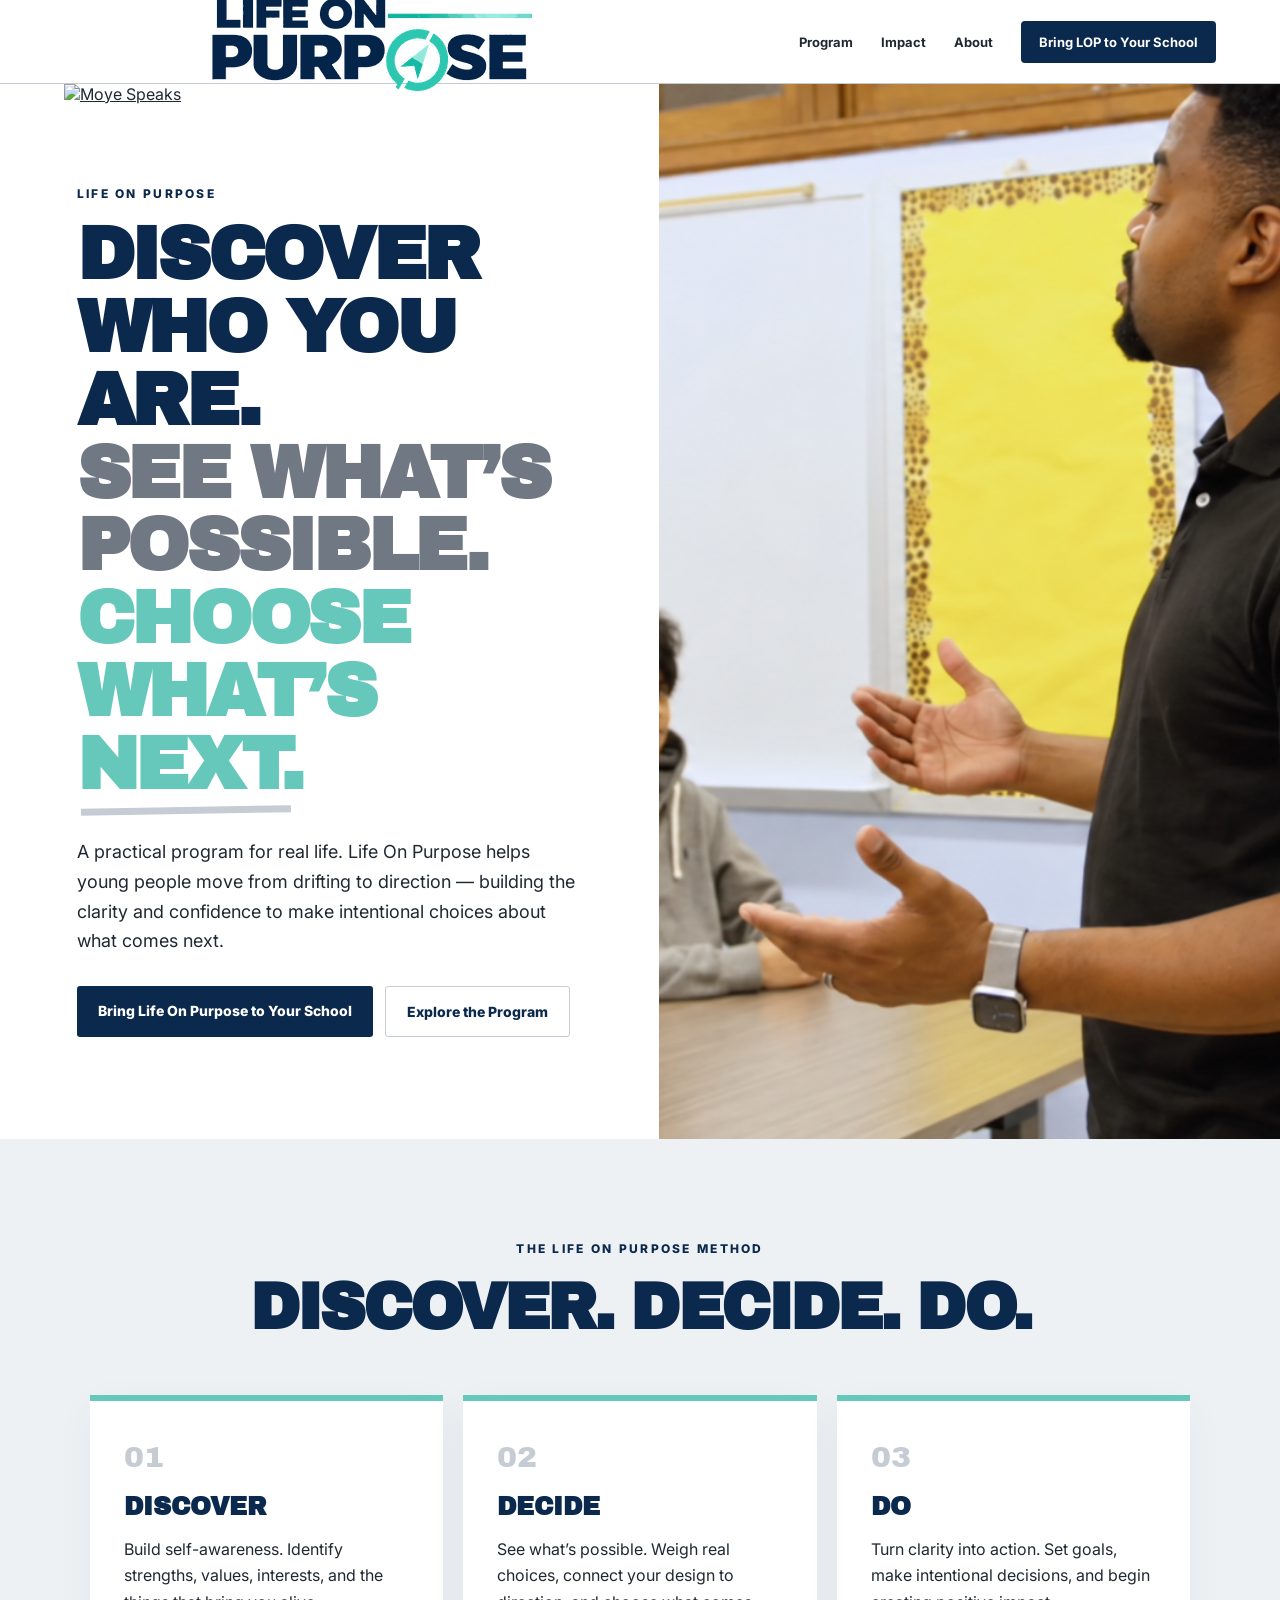
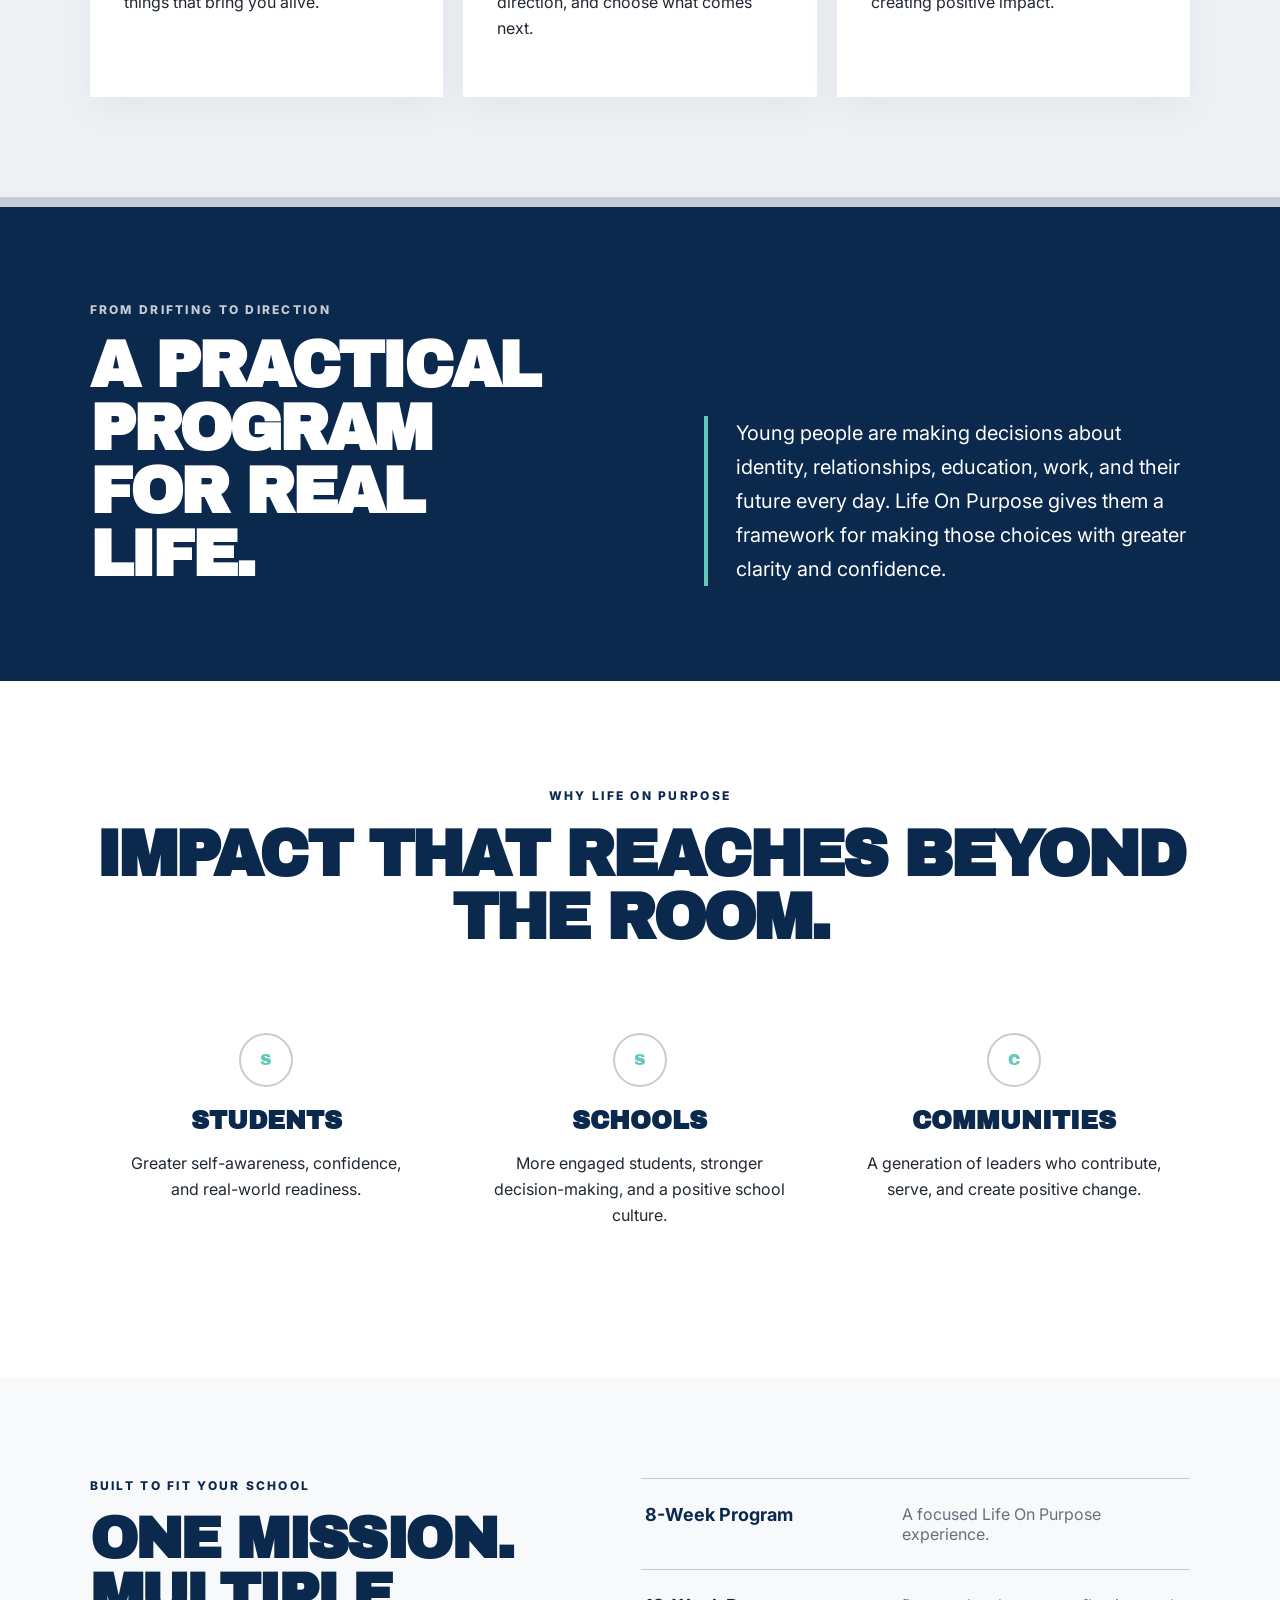
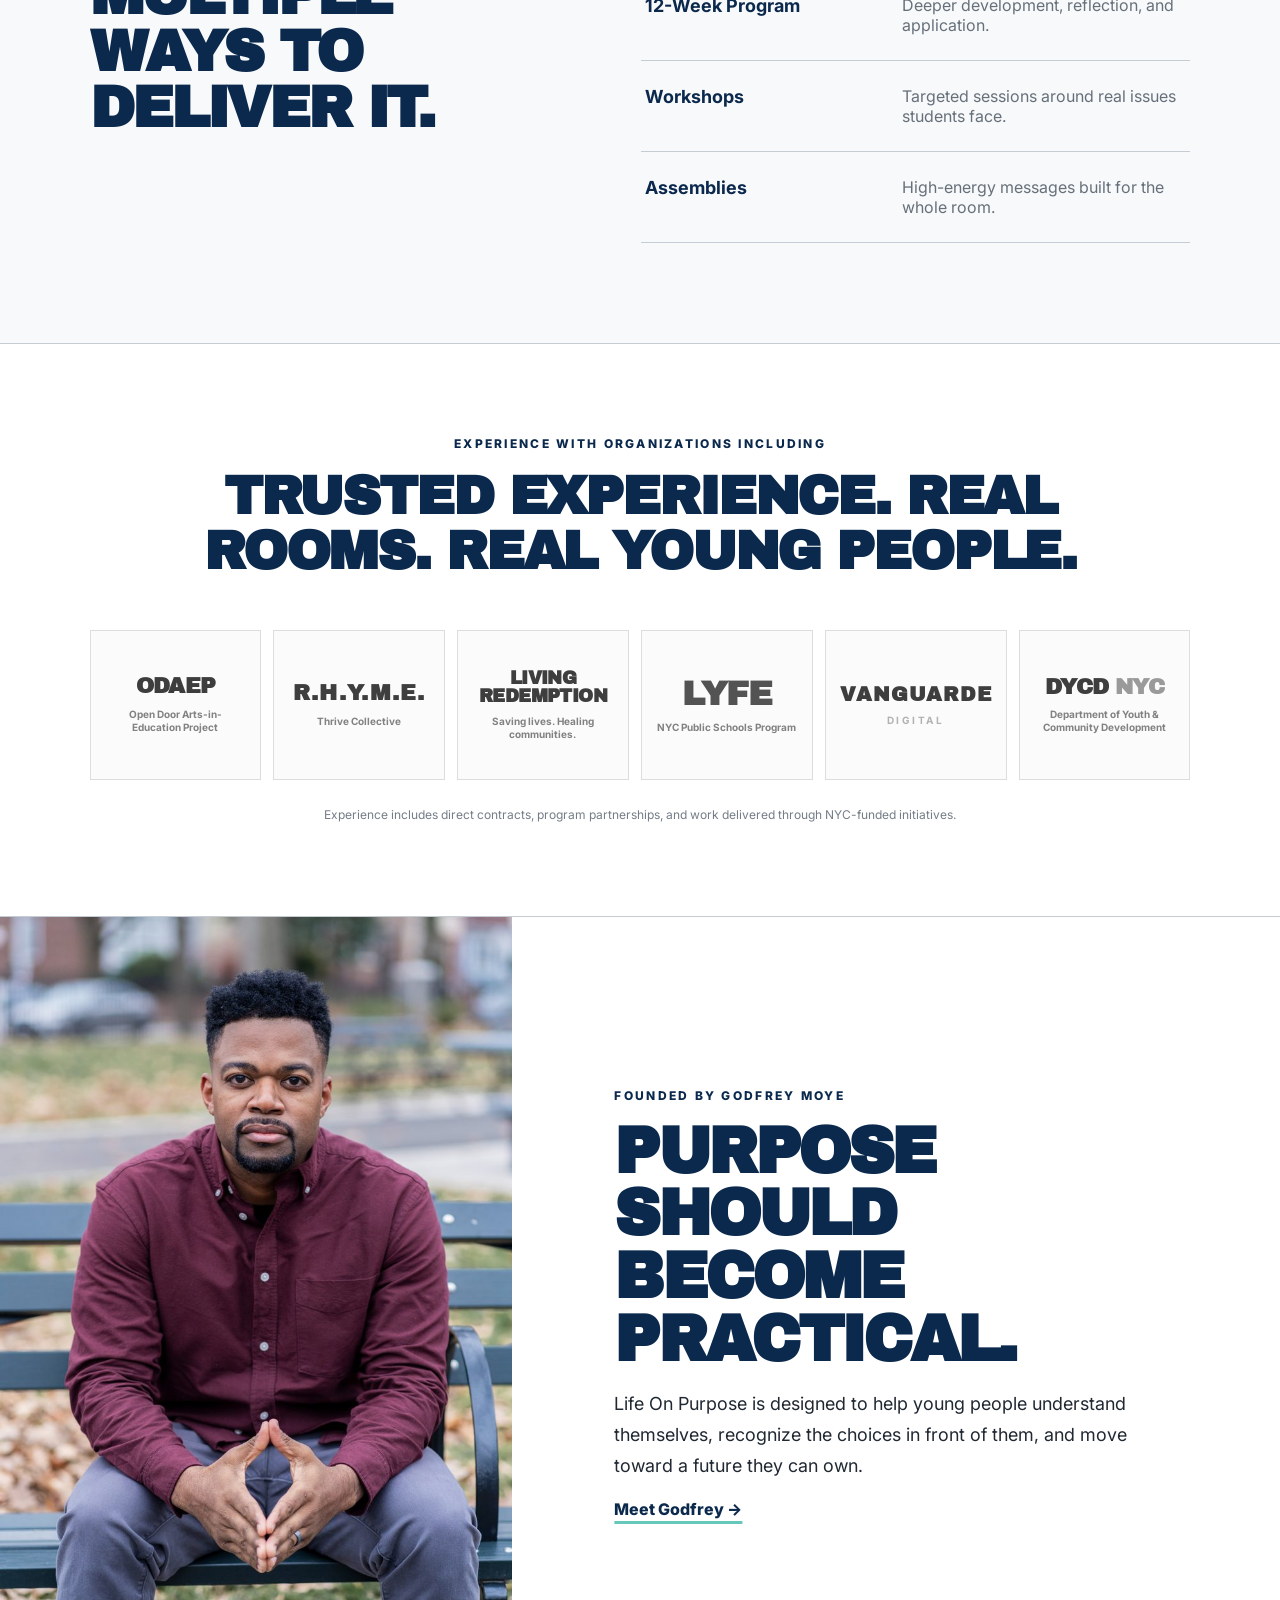
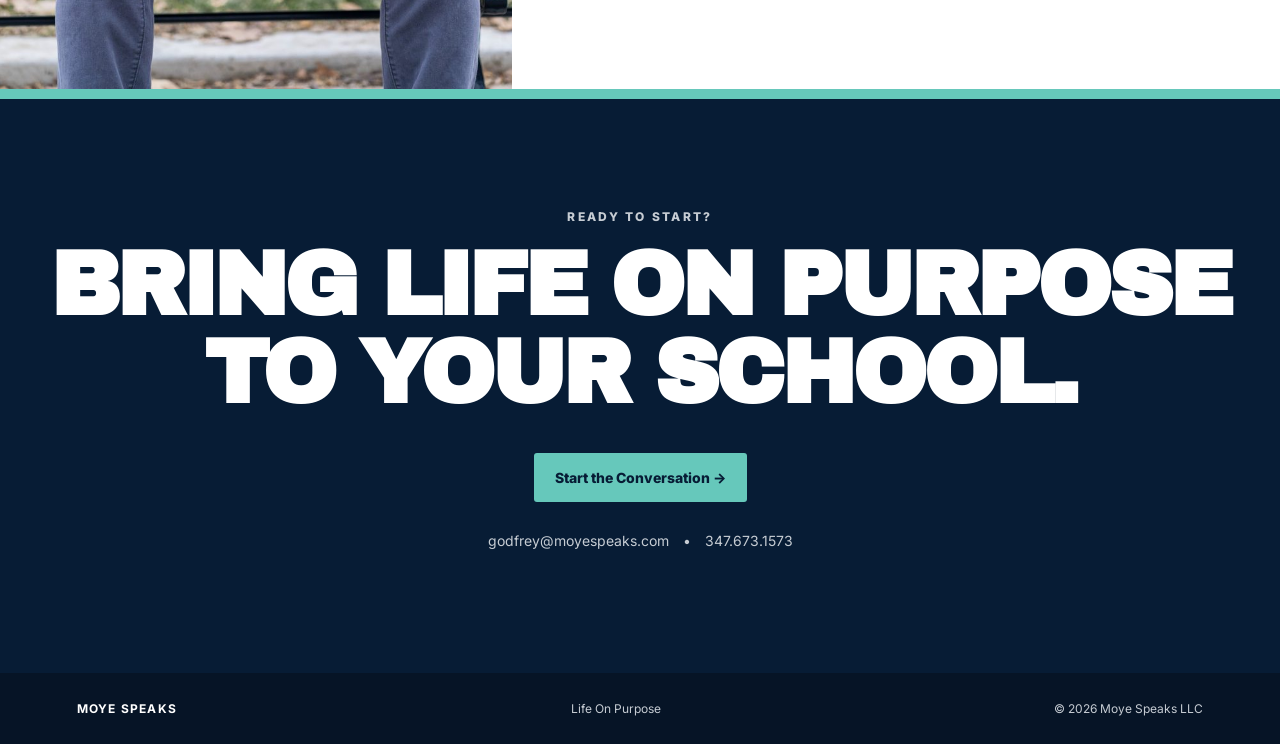
==== index.html @ d056d5ea "Use official company and program logos in header" ====
<!doctype html>
<html lang="en">
<head>
<meta charset="UTF-8">
<meta name="viewport" content="width=device-width,initial-scale=1">
<title>Life On Purpose | Moye Speaks</title>
<meta name="description" content="Life On Purpose helps young people move from drifting to direction through practical school programs that build self-awareness, confidence, and intentional decision-making.">
<link rel="preconnect" href="https://fonts.googleapis.com">
<link rel="preconnect" href="https://fonts.gstatic.com" crossorigin>
<link href="https://fonts.googleapis.com/css2?family=Archivo+Black&family=Inter:wght@400;500;600;700;800&display=swap" rel="stylesheet">
<link rel="stylesheet" href="/assets/lop-refresh.css?v=1">
<link rel="canonical" href="https://moyespeaks.com/">
</head>
<body>
<header class="nav">
  <div class="brand-lockup">
    <a class="company-brand" href="/" aria-label="Moye Speaks home"><img src="/images/moye-speaks-logo.jpg" alt="Moye Speaks"></a>
    <span class="brand-divider" aria-hidden="true"></span>
    <a class="program-brand" href="/program/" aria-label="Life On Purpose program"><img src="/images/life-on-purpose-logo.png" alt="Life On Purpose"></a>
  </div>
  <nav aria-label="Main navigation">
    <a href="/program/">Program</a><a href="/impact/">Impact</a><a href="/about/">About</a>
    <a class="nav-cta" href="/contact/">Bring LOP to Your School</a>
  </nav>
</header>

<main>
<section class="hero">
  <div class="hero-copy">
    <p class="eyebrow">LIFE ON PURPOSE</p>
    <h1>Discover who you are.<br><span>See what’s possible.</span><br><em>Choose what’s next.</em></h1>
    <p class="lede">A practical program for real life. Life On Purpose helps young people move from drifting to direction — building the clarity and confidence to make intentional choices about what comes next.</p>
    <div class="actions"><a class="btn primary" href="/contact/">Bring Life On Purpose to Your School</a><a class="btn secondary" href="/program/">Explore the Program</a></div>
  </div>
  <div class="hero-photo"><img src="/images/youth-work.png" alt="Godfrey Moye working with young people"></div>
</section>

<section class="method" aria-labelledby="method-title">
  <p class="eyebrow center">THE LIFE ON PURPOSE METHOD</p>
  <h2 id="method-title">Discover. Decide. Do.</h2>
  <div class="method-grid">
    <article><span>01</span><h3>Discover</h3><p>Build self-awareness. Identify strengths, values, interests, and the things that bring you alive.</p></article>
    <article><span>02</span><h3>Decide</h3><p>See what’s possible. Weigh real choices, connect your design to direction, and choose what comes next.</p></article>
    <article><span>03</span><h3>Do</h3><p>Turn clarity into action. Set goals, make intentional decisions, and begin creating positive impact.</p></article>
  </div>
</section>

<section class="real-life">
 <div><p class="eyebrow light">FROM DRIFTING TO DIRECTION</p><h2>A practical program<br>for real life.</h2></div>
 <p>Young people are making decisions about identity, relationships, education, work, and their future every day. Life On Purpose gives them a framework for making those choices with greater clarity and confidence.</p>
</section>

<section class="outcomes">
 <p class="eyebrow center">WHY LIFE ON PURPOSE</p><h2>Impact that reaches beyond the room.</h2>
 <div class="outcome-grid">
  <article><div class="icon">S</div><h3>Students</h3><p>Greater self-awareness, confidence, and real-world readiness.</p></article>
  <article><div class="icon">S</div><h3>Schools</h3><p>More engaged students, stronger decision-making, and a positive school culture.</p></article>
  <article><div class="icon">C</div><h3>Communities</h3><p>A generation of leaders who contribute, serve, and create positive change.</p></article>
 </div>
</section>

<section class="formats">
 <div class="formats-head"><p class="eyebrow">BUILT TO FIT YOUR SCHOOL</p><h2>One mission.<br>Multiple ways to deliver it.</h2></div>
 <div class="format-list">
  <a href="/program/"><strong>8-Week Program</strong><span>A focused Life On Purpose experience.</span></a>
  <a href="/program/"><strong>12-Week Program</strong><span>Deeper development, reflection, and application.</span></a>
  <a href="/program/"><strong>Workshops</strong><span>Targeted sessions around real issues students face.</span></a>
  <a href="/program/"><strong>Assemblies</strong><span>High-energy messages built for the whole room.</span></a>
 </div>
</section>

<section class="experience" aria-labelledby="experience-title">
  <p class="eyebrow center">EXPERIENCE WITH ORGANIZATIONS INCLUDING</p>
  <h2 id="experience-title">Trusted experience. Real rooms. Real young people.</h2>
  <div class="org-grid" aria-label="Organizations Godfrey Moye has worked with">
    <a class="org-mark odaep" href="https://odaep.org/" target="_blank" rel="noopener" aria-label="Open Door Arts-in-Education Project"><strong>ODAEP</strong><span>Open Door Arts-in-Education Project</span></a>
    <a class="org-mark rhyme" href="https://www.thrivecollective.org/rhyme/" target="_blank" rel="noopener" aria-label="RHYME by Thrive Collective"><strong>R.H.Y.M.E.</strong><span>Thrive Collective</span></a>
    <a class="org-mark redemption" href="https://livingredemption.org/" target="_blank" rel="noopener" aria-label="Living Redemption"><strong>LIVING<br>REDEMPTION</strong><span>Saving lives. Healing communities.</span></a>
    <a class="org-mark lyfe" href="https://lyfenyc.org/" target="_blank" rel="noopener" aria-label="LYFE NYC"><strong>LYFE</strong><span>NYC Public Schools Program</span></a>
    <a class="org-mark vanguarde" href="https://vanguarde.digital/" target="_blank" rel="noopener" aria-label="Vanguarde Digital"><strong>VANGUARDE</strong><span>DIGITAL</span></a>
    <a class="org-mark dycd" href="https://www.nyc.gov/site/dycd/" target="_blank" rel="noopener" aria-label="NYC Department of Youth and Community Development"><strong>DYCD <b>NYC</b></strong><span>Department of Youth &amp; Community Development</span></a>
  </div>
  <p class="experience-note">Experience includes direct contracts, program partnerships, and work delivered through NYC-funded initiatives.</p>
</section>

<section class="founder">
 <div class="founder-photo"><img src="/images/godfrey-headshot.jpg" alt="Godfrey Moye"></div>
 <div><p class="eyebrow">FOUNDED BY GODFREY MOYE</p><h2>Purpose should become practical.</h2><p>Life On Purpose is designed to help young people understand themselves, recognize the choices in front of them, and move toward a future they can own.</p><a class="text-link" href="/about/">Meet Godfrey →</a></div>
</section>

<section class="closing">
 <p class="eyebrow light">READY TO START?</p><h2>Bring Life On Purpose<br>to your school.</h2>
 <a class="btn seafoam" href="/contact/">Start the Conversation →</a>
 <p class="contact-line"><a href="mailto:godfrey@moyespeaks.com">godfrey@moyespeaks.com</a><span>•</span><a href="tel:+13476731573">347.673.1573</a></p>
</section>
</main>
<footer><strong>MOYE SPEAKS</strong><span>Life On Purpose</span><span>© 2026 Moye Speaks LLC</span></footer>
</body></html>
---- assets/lop-refresh.css ----
:root{--navy:#0b294d;--navy2:#071c35;--sea:#66c8bb;--silver:#c6ccd3;--silver2:#eef1f4;--char:#202832;--white:#fff}*{box-sizing:border-box}html{scroll-behavior:smooth}body{margin:0;color:var(--char);font-family:Inter,Arial,sans-serif;background:#fff}a{color:inherit}.nav{height:84px;padding:0 clamp(22px,5vw,78px);display:flex;align-items:center;justify-content:space-between;border-bottom:1px solid var(--silver);background:#fff;position:relative;z-index:10}.brand{text-decoration:none;font-family:"Archivo Black",sans-serif;color:var(--navy);font-size:18px;letter-spacing:-.8px;display:flex;gap:5px;align-items:center}.brand-on{font-family:Inter;font-weight:800;font-size:10px;color:#7e8792}.brand-o{display:inline-grid;place-items:center;color:var(--sea);border:3px solid var(--sea);border-radius:50%;width:20px;height:20px;font-size:0;margin:0 1px}.nav nav{display:flex;align-items:center;gap:28px}.nav nav a{text-decoration:none;font-weight:700;font-size:13px}.nav-cta{background:var(--navy);color:#fff!important;padding:13px 18px;border-radius:4px}.hero{min-height:690px;display:grid;grid-template-columns:1.03fr .97fr;overflow:hidden}.hero-copy{padding:clamp(70px,8vw,118px) clamp(30px,6vw,92px);align-self:center}.eyebrow{font-size:12px;letter-spacing:.19em;font-weight:800;color:var(--navy);margin:0 0 18px}.hero h1,.method h2,.real-life h2,.outcomes h2,.formats h2,.founder h2,.closing h2{font-family:"Archivo Black",sans-serif;text-transform:uppercase;letter-spacing:-.045em;line-height:.98;margin:0}.hero h1{font-size:clamp(48px,5.8vw,88px);color:var(--navy)}.hero h1 span{color:#6f7883}.hero h1 em{color:var(--sea);font-style:normal;position:relative}.hero h1 em:after{content:"";position:absolute;height:7px;background:var(--silver);left:2%;right:5%;bottom:-9px;transform:rotate(-1deg)}.lede{font-size:18px;line-height:1.65;max-width:660px;margin:36px 0 30px}.actions{display:flex;gap:12px;flex-wrap:wrap}.btn{display:inline-block;text-decoration:none;font-weight:800;font-size:14px;padding:16px 21px;border-radius:3px}.primary{background:var(--navy);color:#fff}.secondary{border:1.5px solid var(--silver);color:var(--navy);background:#fff}.hero-photo{position:relative;background:var(--silver2)}.hero-photo:before{content:"";position:absolute;left:-1px;top:0;bottom:0;width:26px;background:linear-gradient(90deg,#fff0,#fff0);z-index:2}.hero-photo img{width:100%;height:100%;object-fit:cover}.method{padding:100px clamp(24px,7vw,110px);background:var(--silver2)}.center{text-align:center}.method h2,.outcomes h2{text-align:center;color:var(--navy);font-size:clamp(42px,5vw,70px)}.method-grid,.outcome-grid{display:grid;grid-template-columns:repeat(3,1fr);gap:20px;max-width:1200px;margin:55px auto 0}.method article{background:#fff;padding:40px 34px;border-top:6px solid var(--sea);box-shadow:0 12px 35px #0b294d0d}.method article span{font-family:"Archivo Black";color:var(--silver);font-size:30px}.method h3,.outcomes h3{font-family:"Archivo Black";text-transform:uppercase;color:var(--navy);font-size:25px;margin:20px 0 10px}.method p,.outcomes p{line-height:1.65}.real-life{background:var(--navy);color:#fff;padding:95px clamp(24px,7vw,110px);display:grid;grid-template-columns:1fr 1fr;gap:10vw;align-items:end;border-top:10px solid var(--silver)}.light{color:var(--silver)}.real-life h2{font-size:clamp(44px,5vw,72px)}.real-life>p{font-size:20px;line-height:1.7;margin:0;border-left:4px solid var(--sea);padding-left:28px}.outcomes{padding:105px clamp(24px,7vw,110px)}.outcome-grid article{text-align:center;padding:28px}.icon{margin:auto;width:54px;height:54px;border:2px solid var(--silver);border-radius:50%;display:grid;place-items:center;font-family:"Archivo Black";color:var(--sea)}.formats{padding:100px clamp(24px,7vw,110px);background:#f8f9fa;display:grid;grid-template-columns:.9fr 1.1fr;gap:8vw}.formats h2{color:var(--navy);font-size:clamp(42px,4.5vw,65px)}.format-list{border-top:1px solid var(--silver)}.format-list a{display:grid;grid-template-columns:1fr 1.2fr;gap:20px;padding:25px 4px;border-bottom:1px solid var(--silver);text-decoration:none}.format-list strong{color:var(--navy);font-size:18px}.format-list span{color:#66707b}.founder{display:grid;grid-template-columns:.8fr 1.2fr;min-height:560px}.founder-photo img{width:100%;height:100%;object-fit:cover;object-position:center top}.founder>div:last-child{padding:90px clamp(30px,8vw,130px);align-self:center}.founder h2{font-size:clamp(42px,5vw,70px);color:var(--navy)}.founder p:not(.eyebrow){font-size:18px;line-height:1.7;max-width:650px}.text-link{font-weight:800;color:var(--navy);text-decoration-color:var(--sea);text-decoration-thickness:3px;text-underline-offset:6px}.closing{text-align:center;padding:110px 24px;background:var(--navy2);color:#fff;border-top:10px solid var(--sea)}.closing h2{font-size:clamp(50px,7vw,92px);margin-bottom:35px}.seafoam{background:var(--sea);color:var(--navy2)}.contact-line{display:flex;justify-content:center;gap:14px;margin-top:30px;color:var(--silver);font-size:14px}.contact-line a{text-decoration:none}footer{padding:28px clamp(24px,6vw,90px);display:flex;gap:22px;justify-content:space-between;align-items:center;background:#061426;color:var(--silver);font-size:12px}footer strong{color:#fff;letter-spacing:.1em}@media(max-width:850px){.nav{height:auto;padding-top:18px;padding-bottom:18px}.nav nav>a:not(.nav-cta){display:none}.nav-cta{font-size:11px!important}.hero{grid-template-columns:1fr}.hero-copy{padding-top:70px;padding-bottom:70px}.hero-photo{height:390px}.method-grid,.outcome-grid{grid-template-columns:1fr}.real-life,.formats,.founder{grid-template-columns:1fr}.real-life{gap:45px}.formats{gap:50px}.founder-photo{height:440px}.format-list a{grid-template-columns:1fr}.contact-line,footer{flex-direction:column}.method,.outcomes{padding-top:75px;padding-bottom:75px}}@media(max-width:480px){.brand{font-size:15px}.nav-cta{padding:11px}.hero h1{font-size:45px}.lede{font-size:16px}.actions .btn{width:100%;text-align:center}.hero-photo{height:320px}.method h2,.outcomes h2,.formats h2,.founder h2{font-size:40px}.real-life h2{font-size:42px}.closing h2{font-size:48px}}
.experience{padding:92px clamp(24px,7vw,110px);background:#fff;border-top:1px solid var(--silver);border-bottom:1px solid var(--silver)}.experience h2{font-family:"Archivo Black",sans-serif;text-transform:uppercase;letter-spacing:-.04em;line-height:1.02;text-align:center;color:var(--navy);font-size:clamp(36px,4.2vw,60px);max-width:920px;margin:0 auto}.org-grid{display:grid;grid-template-columns:repeat(6,1fr);gap:12px;max-width:1280px;margin:52px auto 0}.org-mark{min-height:150px;border:1px solid #d9dde2;background:#fafbfc;text-decoration:none;display:flex;flex-direction:column;align-items:center;justify-content:center;text-align:center;padding:20px 14px;filter:grayscale(1);transition:.2s ease}.org-mark:hover{filter:grayscale(0);transform:translateY(-3px);border-color:var(--sea);box-shadow:0 10px 24px #0b294d12}.org-mark strong{font-family:"Archivo Black",sans-serif;color:#34404c;line-height:1;font-size:clamp(17px,1.7vw,25px);letter-spacing:-.03em}.org-mark span{margin-top:10px;color:#7a838d;font-size:10px;line-height:1.35;font-weight:700}.org-mark.rhyme strong{letter-spacing:.06em}.org-mark.vanguarde strong{font-size:20px;letter-spacing:.05em}.org-mark.vanguarde span{letter-spacing:.25em;color:var(--sea)}.org-mark.dycd strong{font-size:22px}.org-mark.dycd strong b{color:#f28b2b}.org-mark.lyfe strong{font-size:34px;color:#245b8d}.org-mark.odaep strong{color:#243f78}.org-mark.redemption strong{font-size:18px}.experience-note{text-align:center;color:#747d87;font-size:12px;line-height:1.5;max-width:760px;margin:26px auto 0}@media(max-width:1000px){.org-grid{grid-template-columns:repeat(3,1fr)}}@media(max-width:600px){.org-grid{grid-template-columns:repeat(2,1fr)}.org-mark{min-height:130px}.experience{padding-top:70px;padding-bottom:70px}}
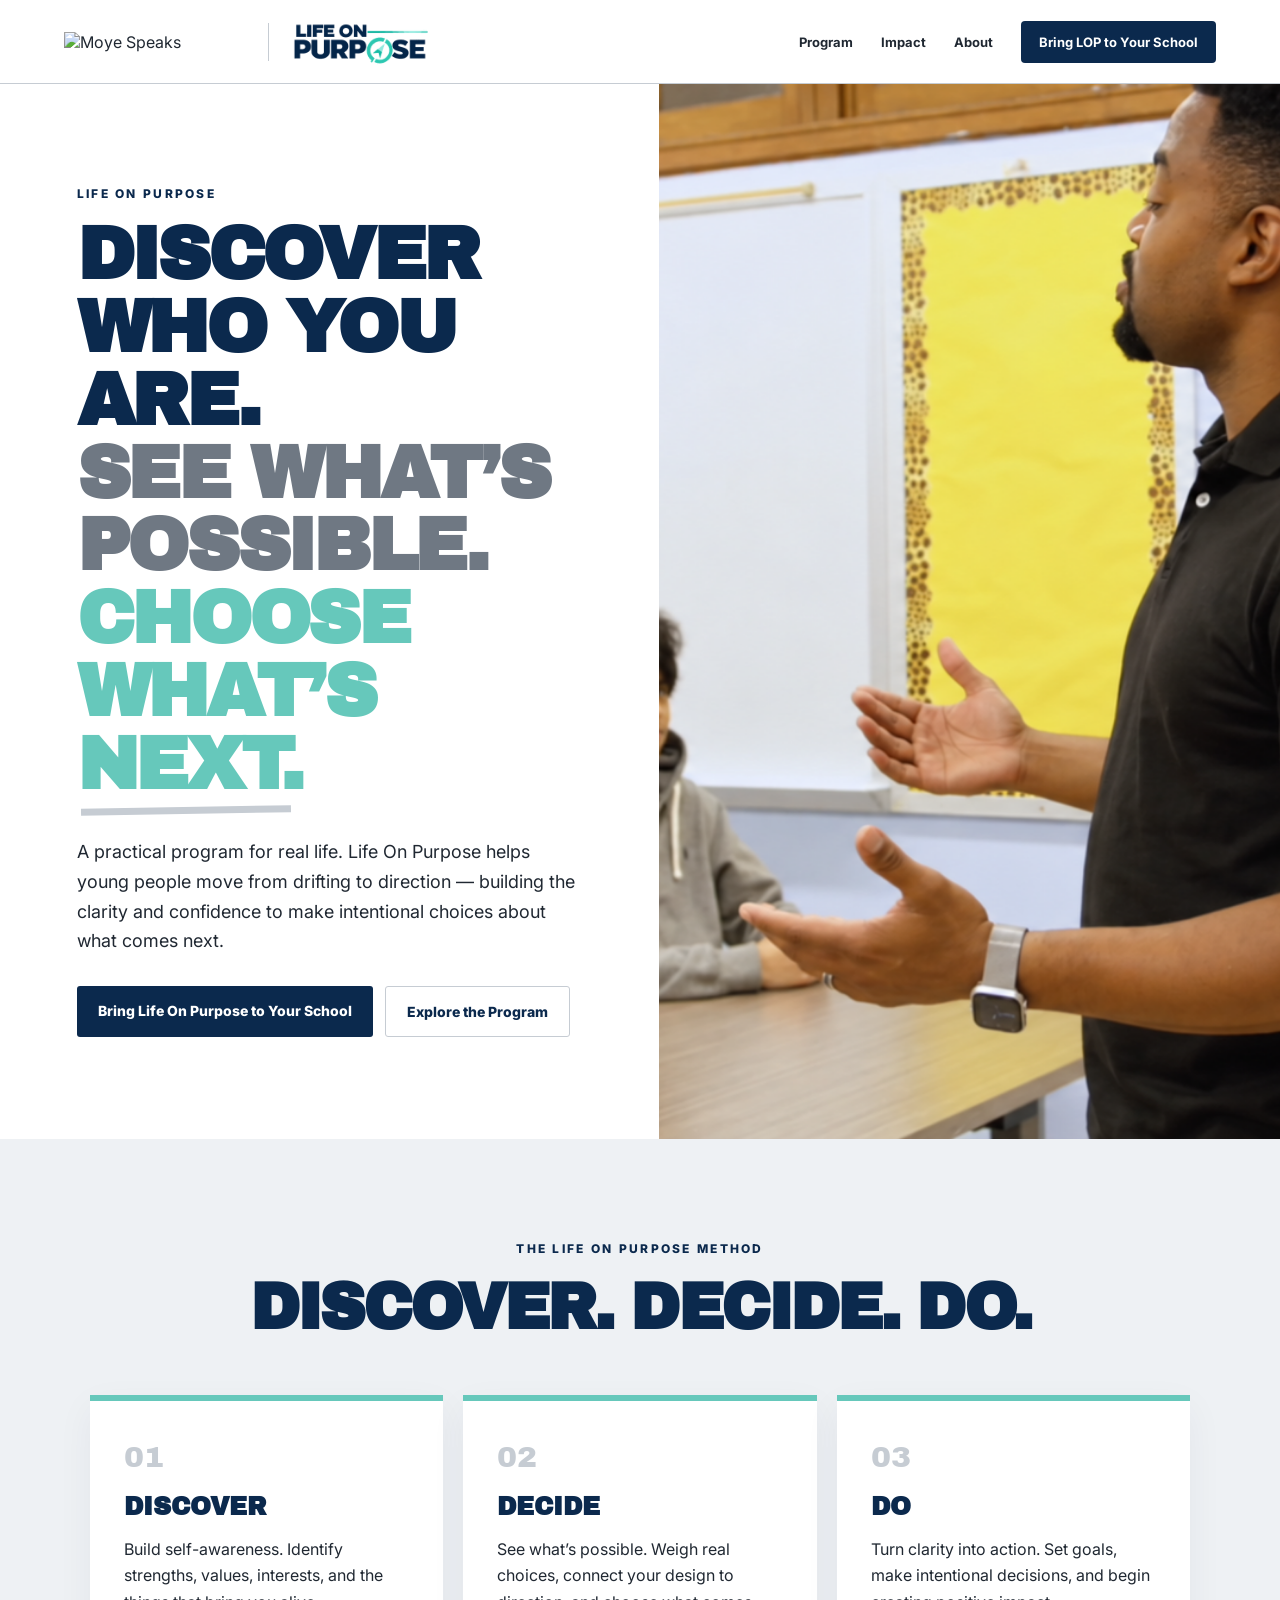
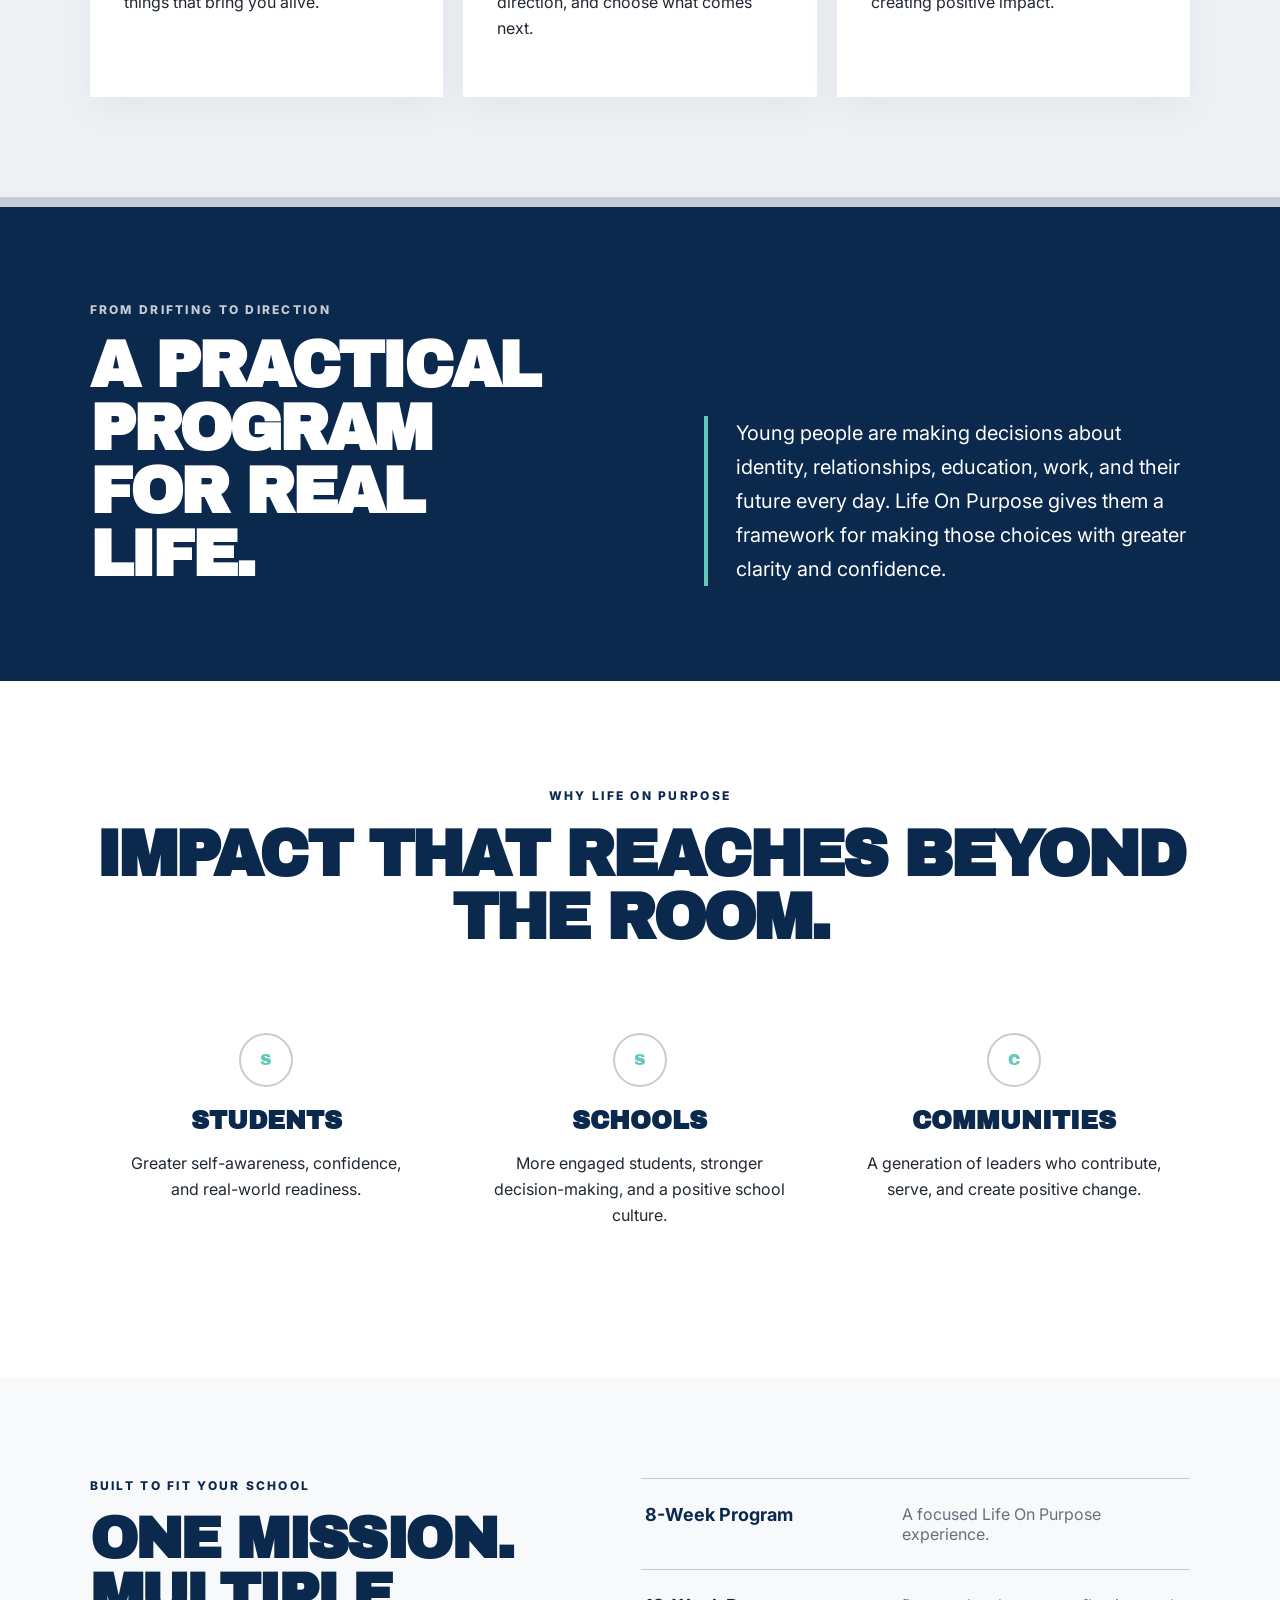
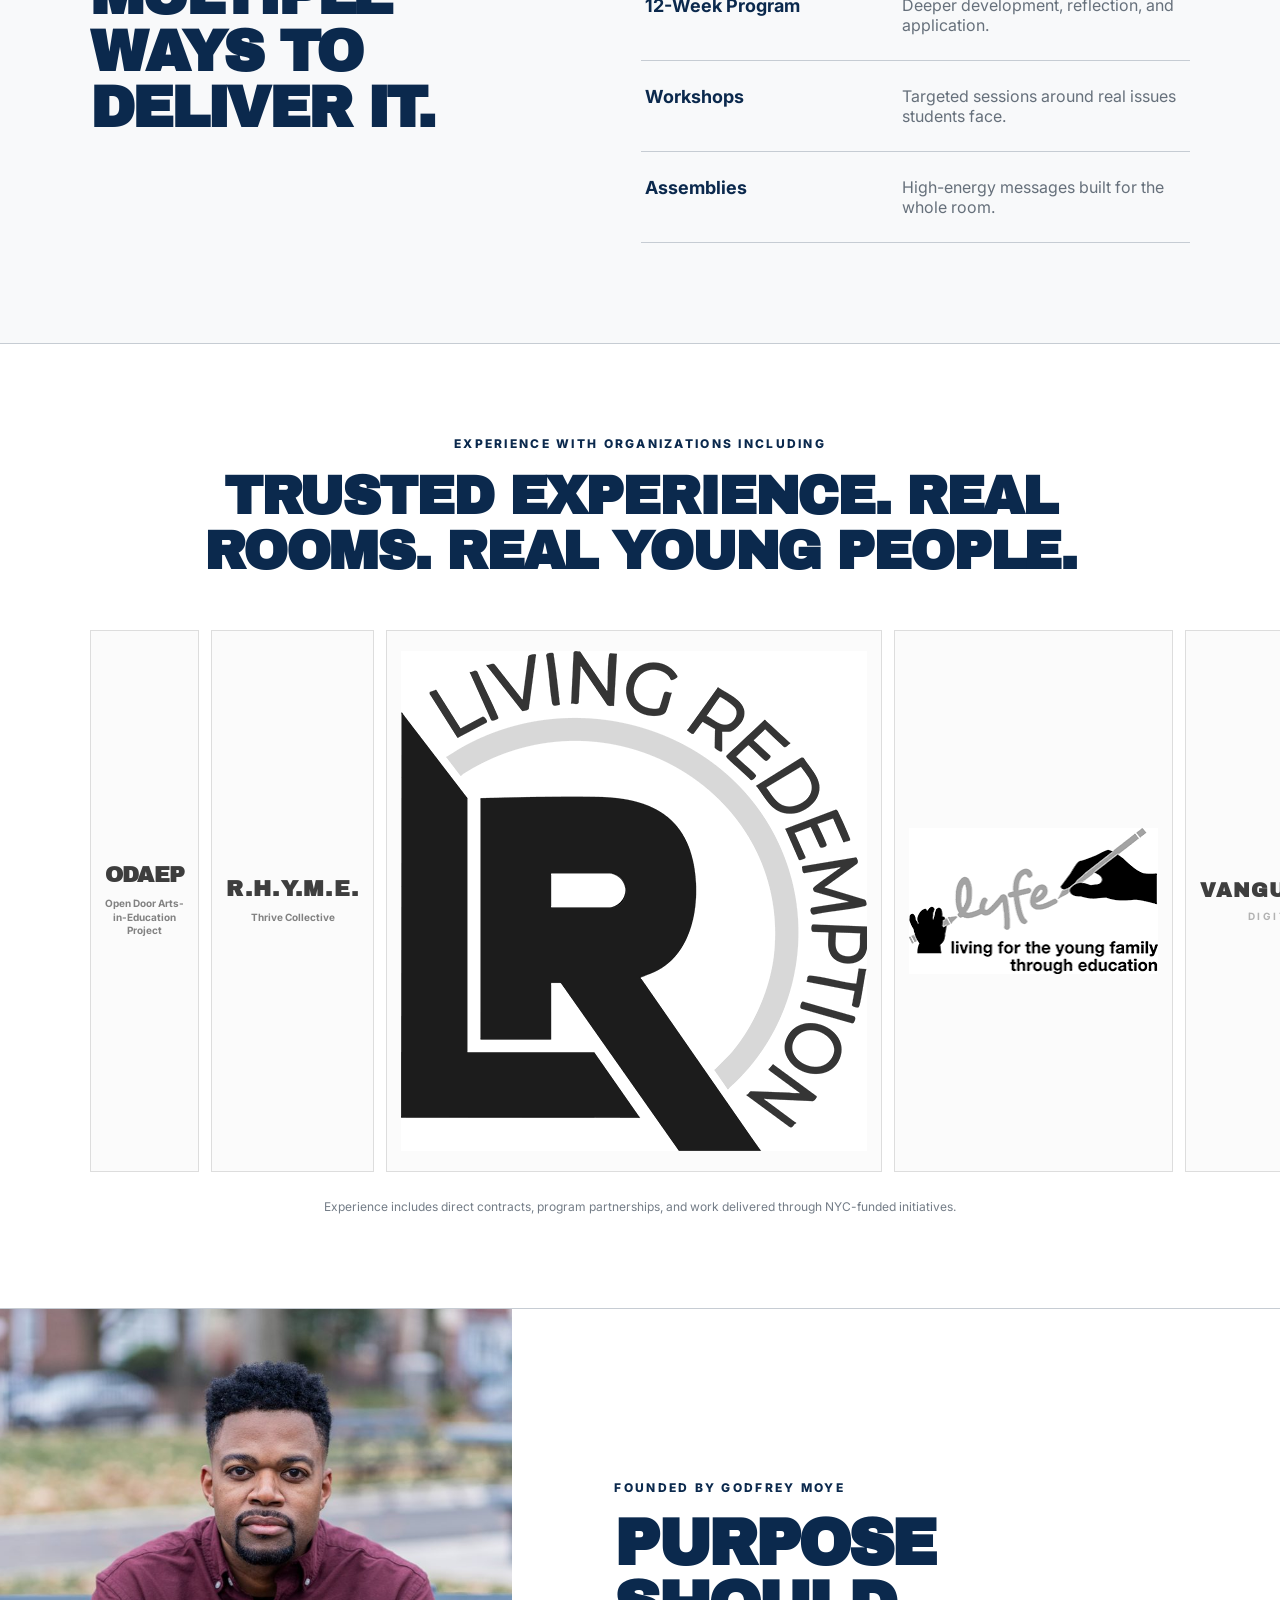
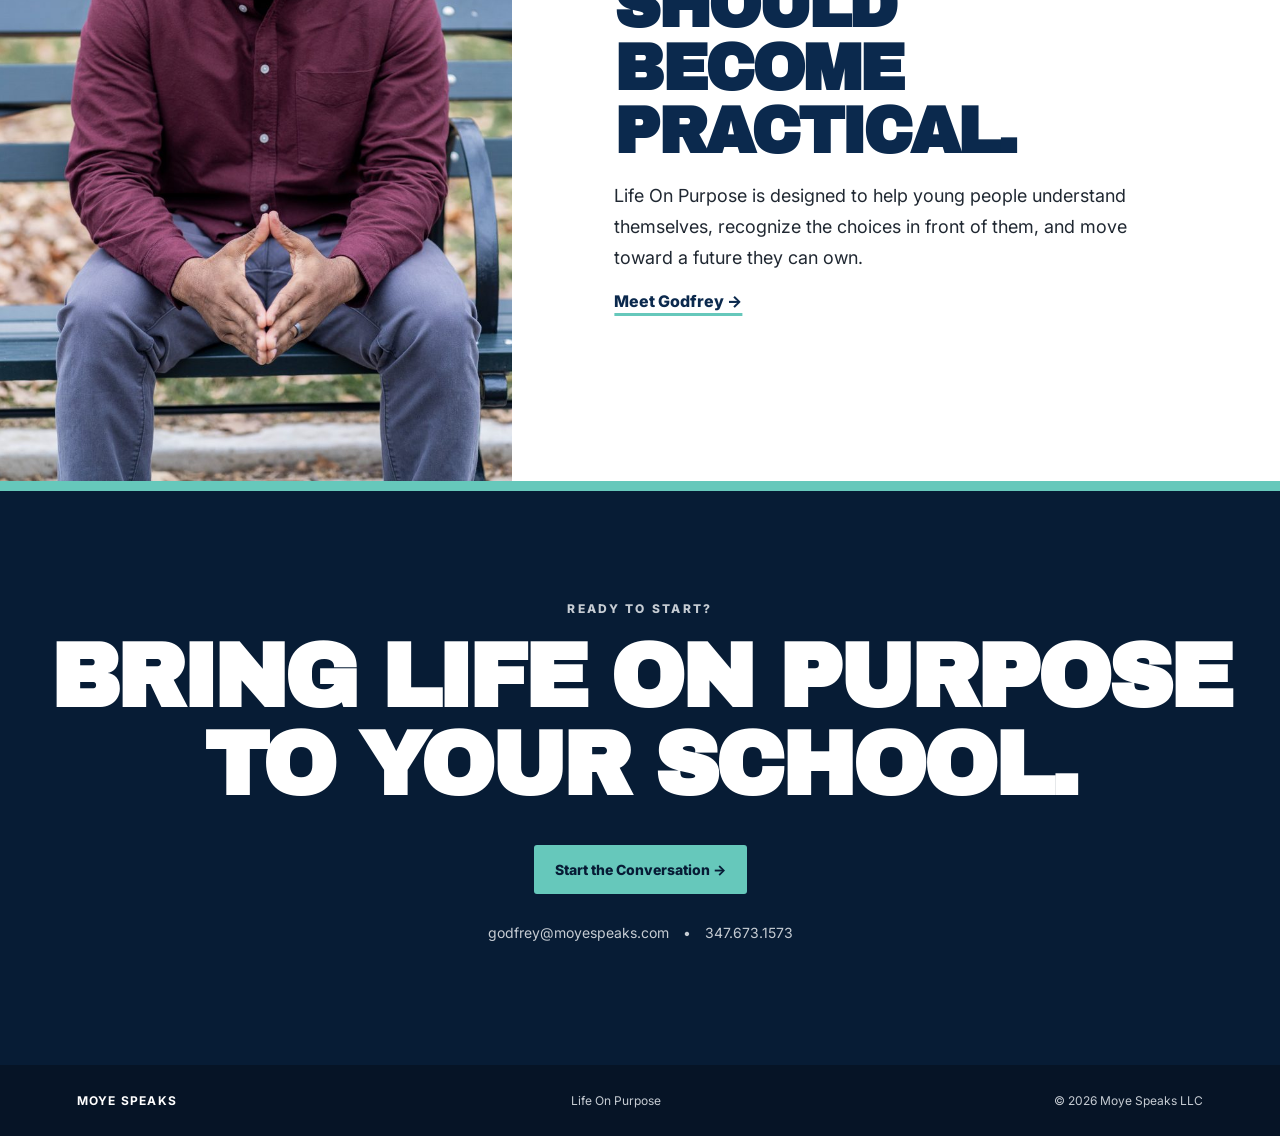
==== commit 9b222738: "Use official partner logo assets for DYCD Living Redemption and LYFE" ====
--- a/index.html
+++ b/index.html
@@ -75,10 +75,10 @@
   <div class="org-grid" aria-label="Organizations Godfrey Moye has worked with">
     <a class="org-mark odaep" href="https://odaep.org/" target="_blank" rel="noopener" aria-label="Open Door Arts-in-Education Project"><strong>ODAEP</strong><span>Open Door Arts-in-Education Project</span></a>
     <a class="org-mark rhyme" href="https://www.thrivecollective.org/rhyme/" target="_blank" rel="noopener" aria-label="RHYME by Thrive Collective"><strong>R.H.Y.M.E.</strong><span>Thrive Collective</span></a>
-    <a class="org-mark redemption" href="https://livingredemption.org/" target="_blank" rel="noopener" aria-label="Living Redemption"><strong>LIVING<br>REDEMPTION</strong><span>Saving lives. Healing communities.</span></a>
-    <a class="org-mark lyfe" href="https://lyfenyc.org/" target="_blank" rel="noopener" aria-label="LYFE NYC"><strong>LYFE</strong><span>NYC Public Schools Program</span></a>
+    <a class="org-mark redemption" href="https://livingredemption.org/" target="_blank" rel="noopener" aria-label="Living Redemption"><img src="/images/partners/living-redemption.png" alt="Living Redemption"></a>
+    <a class="org-mark lyfe" href="https://lyfenyc.org/" target="_blank" rel="noopener" aria-label="LYFE NYC"><img src="/images/partners/lyfe.png" alt="LYFE NYC"></a>
     <a class="org-mark vanguarde" href="https://vanguarde.digital/" target="_blank" rel="noopener" aria-label="Vanguarde Digital"><strong>VANGUARDE</strong><span>DIGITAL</span></a>
-    <a class="org-mark dycd" href="https://www.nyc.gov/site/dycd/" target="_blank" rel="noopener" aria-label="NYC Department of Youth and Community Development"><strong>DYCD <b>NYC</b></strong><span>Department of Youth &amp; Community Development</span></a>
+    <a class="org-mark dycd" href="https://discoverdycd.dycdconnect.nyc/home" target="_blank" rel="noopener" aria-label="NYC Department of Youth and Community Development"><img src="/images/partners/dycd.png" alt="DYCD NYC"></a>
   </div>
   <p class="experience-note">Experience includes direct contracts, program partnerships, and work delivered through NYC-funded initiatives.</p>
 </section>
--- a/assets/lop-refresh.css
+++ b/assets/lop-refresh.css
@@ -1,2 +1,8 @@
 :root{--navy:#0b294d;--navy2:#071c35;--sea:#66c8bb;--silver:#c6ccd3;--silver2:#eef1f4;--char:#202832;--white:#fff}*{box-sizing:border-box}html{scroll-behavior:smooth}body{margin:0;color:var(--char);font-family:Inter,Arial,sans-serif;background:#fff}a{color:inherit}.nav{height:84px;padding:0 clamp(22px,5vw,78px);display:flex;align-items:center;justify-content:space-between;border-bottom:1px solid var(--silver);background:#fff;position:relative;z-index:10}.brand{text-decoration:none;font-family:"Archivo Black",sans-serif;color:var(--navy);font-size:18px;letter-spacing:-.8px;display:flex;gap:5px;align-items:center}.brand-on{font-family:Inter;font-weight:800;font-size:10px;color:#7e8792}.brand-o{display:inline-grid;place-items:center;color:var(--sea);border:3px solid var(--sea);border-radius:50%;width:20px;height:20px;font-size:0;margin:0 1px}.nav nav{display:flex;align-items:center;gap:28px}.nav nav a{text-decoration:none;font-weight:700;font-size:13px}.nav-cta{background:var(--navy);color:#fff!important;padding:13px 18px;border-radius:4px}.hero{min-height:690px;display:grid;grid-template-columns:1.03fr .97fr;overflow:hidden}.hero-copy{padding:clamp(70px,8vw,118px) clamp(30px,6vw,92px);align-self:center}.eyebrow{font-size:12px;letter-spacing:.19em;font-weight:800;color:var(--navy);margin:0 0 18px}.hero h1,.method h2,.real-life h2,.outcomes h2,.formats h2,.founder h2,.closing h2{font-family:"Archivo Black",sans-serif;text-transform:uppercase;letter-spacing:-.045em;line-height:.98;margin:0}.hero h1{font-size:clamp(48px,5.8vw,88px);color:var(--navy)}.hero h1 span{color:#6f7883}.hero h1 em{color:var(--sea);font-style:normal;position:relative}.hero h1 em:after{content:"";position:absolute;height:7px;background:var(--silver);left:2%;right:5%;bottom:-9px;transform:rotate(-1deg)}.lede{font-size:18px;line-height:1.65;max-width:660px;margin:36px 0 30px}.actions{display:flex;gap:12px;flex-wrap:wrap}.btn{display:inline-block;text-decoration:none;font-weight:800;font-size:14px;padding:16px 21px;border-radius:3px}.primary{background:var(--navy);color:#fff}.secondary{border:1.5px solid var(--silver);color:var(--navy);background:#fff}.hero-photo{position:relative;background:var(--silver2)}.hero-photo:before{content:"";position:absolute;left:-1px;top:0;bottom:0;width:26px;background:linear-gradient(90deg,#fff0,#fff0);z-index:2}.hero-photo img{width:100%;height:100%;object-fit:cover}.method{padding:100px clamp(24px,7vw,110px);background:var(--silver2)}.center{text-align:center}.method h2,.outcomes h2{text-align:center;color:var(--navy);font-size:clamp(42px,5vw,70px)}.method-grid,.outcome-grid{display:grid;grid-template-columns:repeat(3,1fr);gap:20px;max-width:1200px;margin:55px auto 0}.method article{background:#fff;padding:40px 34px;border-top:6px solid var(--sea);box-shadow:0 12px 35px #0b294d0d}.method article span{font-family:"Archivo Black";color:var(--silver);font-size:30px}.method h3,.outcomes h3{font-family:"Archivo Black";text-transform:uppercase;color:var(--navy);font-size:25px;margin:20px 0 10px}.method p,.outcomes p{line-height:1.65}.real-life{background:var(--navy);color:#fff;padding:95px clamp(24px,7vw,110px);display:grid;grid-template-columns:1fr 1fr;gap:10vw;align-items:end;border-top:10px solid var(--silver)}.light{color:var(--silver)}.real-life h2{font-size:clamp(44px,5vw,72px)}.real-life>p{font-size:20px;line-height:1.7;margin:0;border-left:4px solid var(--sea);padding-left:28px}.outcomes{padding:105px clamp(24px,7vw,110px)}.outcome-grid article{text-align:center;padding:28px}.icon{margin:auto;width:54px;height:54px;border:2px solid var(--silver);border-radius:50%;display:grid;place-items:center;font-family:"Archivo Black";color:var(--sea)}.formats{padding:100px clamp(24px,7vw,110px);background:#f8f9fa;display:grid;grid-template-columns:.9fr 1.1fr;gap:8vw}.formats h2{color:var(--navy);font-size:clamp(42px,4.5vw,65px)}.format-list{border-top:1px solid var(--silver)}.format-list a{display:grid;grid-template-columns:1fr 1.2fr;gap:20px;padding:25px 4px;border-bottom:1px solid var(--silver);text-decoration:none}.format-list strong{color:var(--navy);font-size:18px}.format-list span{color:#66707b}.founder{display:grid;grid-template-columns:.8fr 1.2fr;min-height:560px}.founder-photo img{width:100%;height:100%;object-fit:cover;object-position:center top}.founder>div:last-child{padding:90px clamp(30px,8vw,130px);align-self:center}.founder h2{font-size:clamp(42px,5vw,70px);color:var(--navy)}.founder p:not(.eyebrow){font-size:18px;line-height:1.7;max-width:650px}.text-link{font-weight:800;color:var(--navy);text-decoration-color:var(--sea);text-decoration-thickness:3px;text-underline-offset:6px}.closing{text-align:center;padding:110px 24px;background:var(--navy2);color:#fff;border-top:10px solid var(--sea)}.closing h2{font-size:clamp(50px,7vw,92px);margin-bottom:35px}.seafoam{background:var(--sea);color:var(--navy2)}.contact-line{display:flex;justify-content:center;gap:14px;margin-top:30px;color:var(--silver);font-size:14px}.contact-line a{text-decoration:none}footer{padding:28px clamp(24px,6vw,90px);display:flex;gap:22px;justify-content:space-between;align-items:center;background:#061426;color:var(--silver);font-size:12px}footer strong{color:#fff;letter-spacing:.1em}@media(max-width:850px){.nav{height:auto;padding-top:18px;padding-bottom:18px}.nav nav>a:not(.nav-cta){display:none}.nav-cta{font-size:11px!important}.hero{grid-template-columns:1fr}.hero-copy{padding-top:70px;padding-bottom:70px}.hero-photo{height:390px}.method-grid,.outcome-grid{grid-template-columns:1fr}.real-life,.formats,.founder{grid-template-columns:1fr}.real-life{gap:45px}.formats{gap:50px}.founder-photo{height:440px}.format-list a{grid-template-columns:1fr}.contact-line,footer{flex-direction:column}.method,.outcomes{padding-top:75px;padding-bottom:75px}}@media(max-width:480px){.brand{font-size:15px}.nav-cta{padding:11px}.hero h1{font-size:45px}.lede{font-size:16px}.actions .btn{width:100%;text-align:center}.hero-photo{height:320px}.method h2,.outcomes h2,.formats h2,.founder h2{font-size:40px}.real-life h2{font-size:42px}.closing h2{font-size:48px}}
 .experience{padding:92px clamp(24px,7vw,110px);background:#fff;border-top:1px solid var(--silver);border-bottom:1px solid var(--silver)}.experience h2{font-family:"Archivo Black",sans-serif;text-transform:uppercase;letter-spacing:-.04em;line-height:1.02;text-align:center;color:var(--navy);font-size:clamp(36px,4.2vw,60px);max-width:920px;margin:0 auto}.org-grid{display:grid;grid-template-columns:repeat(6,1fr);gap:12px;max-width:1280px;margin:52px auto 0}.org-mark{min-height:150px;border:1px solid #d9dde2;background:#fafbfc;text-decoration:none;display:flex;flex-direction:column;align-items:center;justify-content:center;text-align:center;padding:20px 14px;filter:grayscale(1);transition:.2s ease}.org-mark:hover{filter:grayscale(0);transform:translateY(-3px);border-color:var(--sea);box-shadow:0 10px 24px #0b294d12}.org-mark strong{font-family:"Archivo Black",sans-serif;color:#34404c;line-height:1;font-size:clamp(17px,1.7vw,25px);letter-spacing:-.03em}.org-mark span{margin-top:10px;color:#7a838d;font-size:10px;line-height:1.35;font-weight:700}.org-mark.rhyme strong{letter-spacing:.06em}.org-mark.vanguarde strong{font-size:20px;letter-spacing:.05em}.org-mark.vanguarde span{letter-spacing:.25em;color:var(--sea)}.org-mark.dycd strong{font-size:22px}.org-mark.dycd strong b{color:#f28b2b}.org-mark.lyfe strong{font-size:34px;color:#245b8d}.org-mark.odaep strong{color:#243f78}.org-mark.redemption strong{font-size:18px}.experience-note{text-align:center;color:#747d87;font-size:12px;line-height:1.5;max-width:760px;margin:26px auto 0}@media(max-width:1000px){.org-grid{grid-template-columns:repeat(3,1fr)}}@media(max-width:600px){.org-grid{grid-template-columns:repeat(2,1fr)}.org-mark{min-height:130px}.experience{padding-top:70px;padding-bottom:70px}}
+
+/* Brand architecture: Moye Speaks = company; Life On Purpose = flagship program */
+.brand-lockup{display:flex;align-items:center;gap:14px;flex:0 0 auto}.company-brand,.program-brand{display:flex;align-items:center;text-decoration:none}.company-brand{background:#050505;border-radius:3px;padding:6px 9px}.company-brand img{display:block;width:150px;height:auto}.program-brand img{display:block;width:132px;height:auto}.brand-divider{width:1px;height:38px;background:#c6ccd3;display:block}@media(max-width:700px){.brand-lockup{gap:8px}.company-brand{padding:5px 7px}.company-brand img{width:105px}.program-brand img{width:92px}.brand-divider{height:30px}}
+
+/* Correct Moye Speaks artwork uses its native white field. */
+.company-brand{background:#fff;padding:0}.company-brand img{width:190px;height:auto;object-fit:contain}.program-brand img{width:150px}@media(max-width:700px){.company-brand{padding:0}.company-brand img{width:128px}.program-brand img{width:105px}}
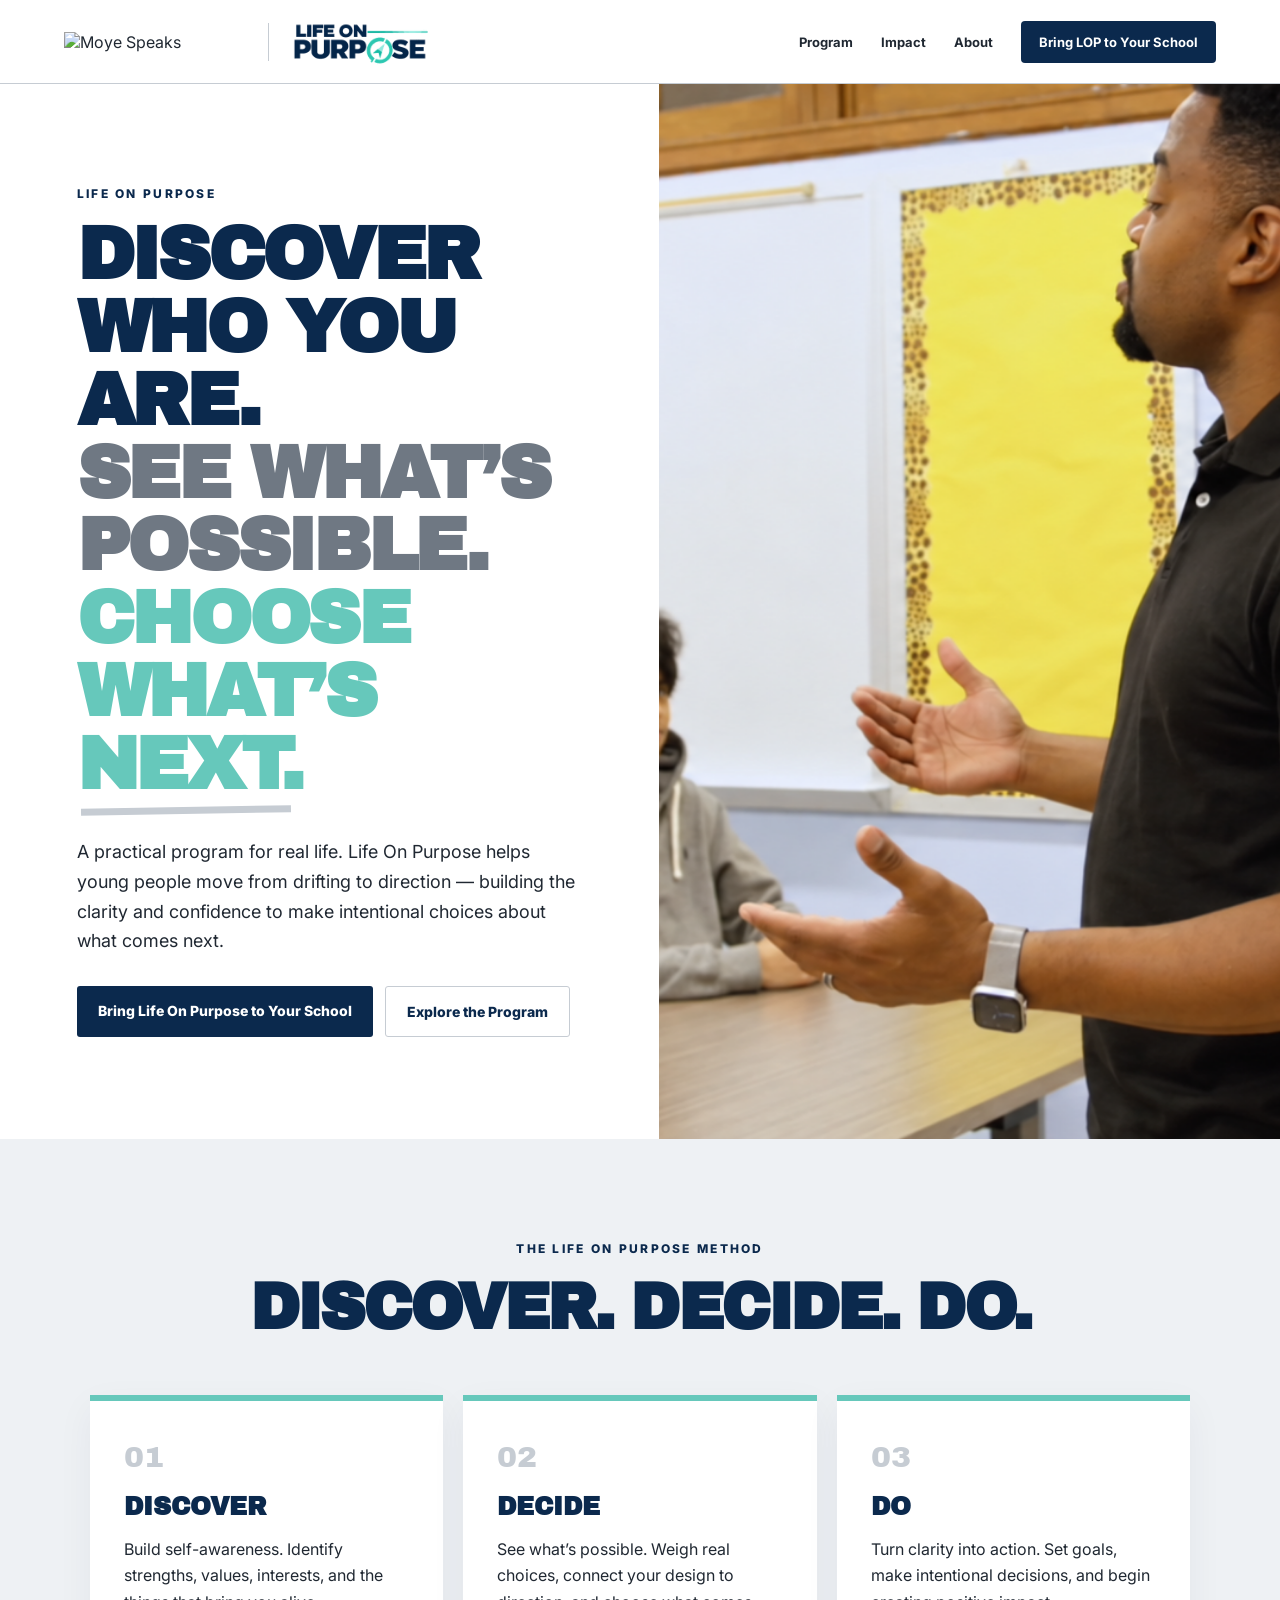
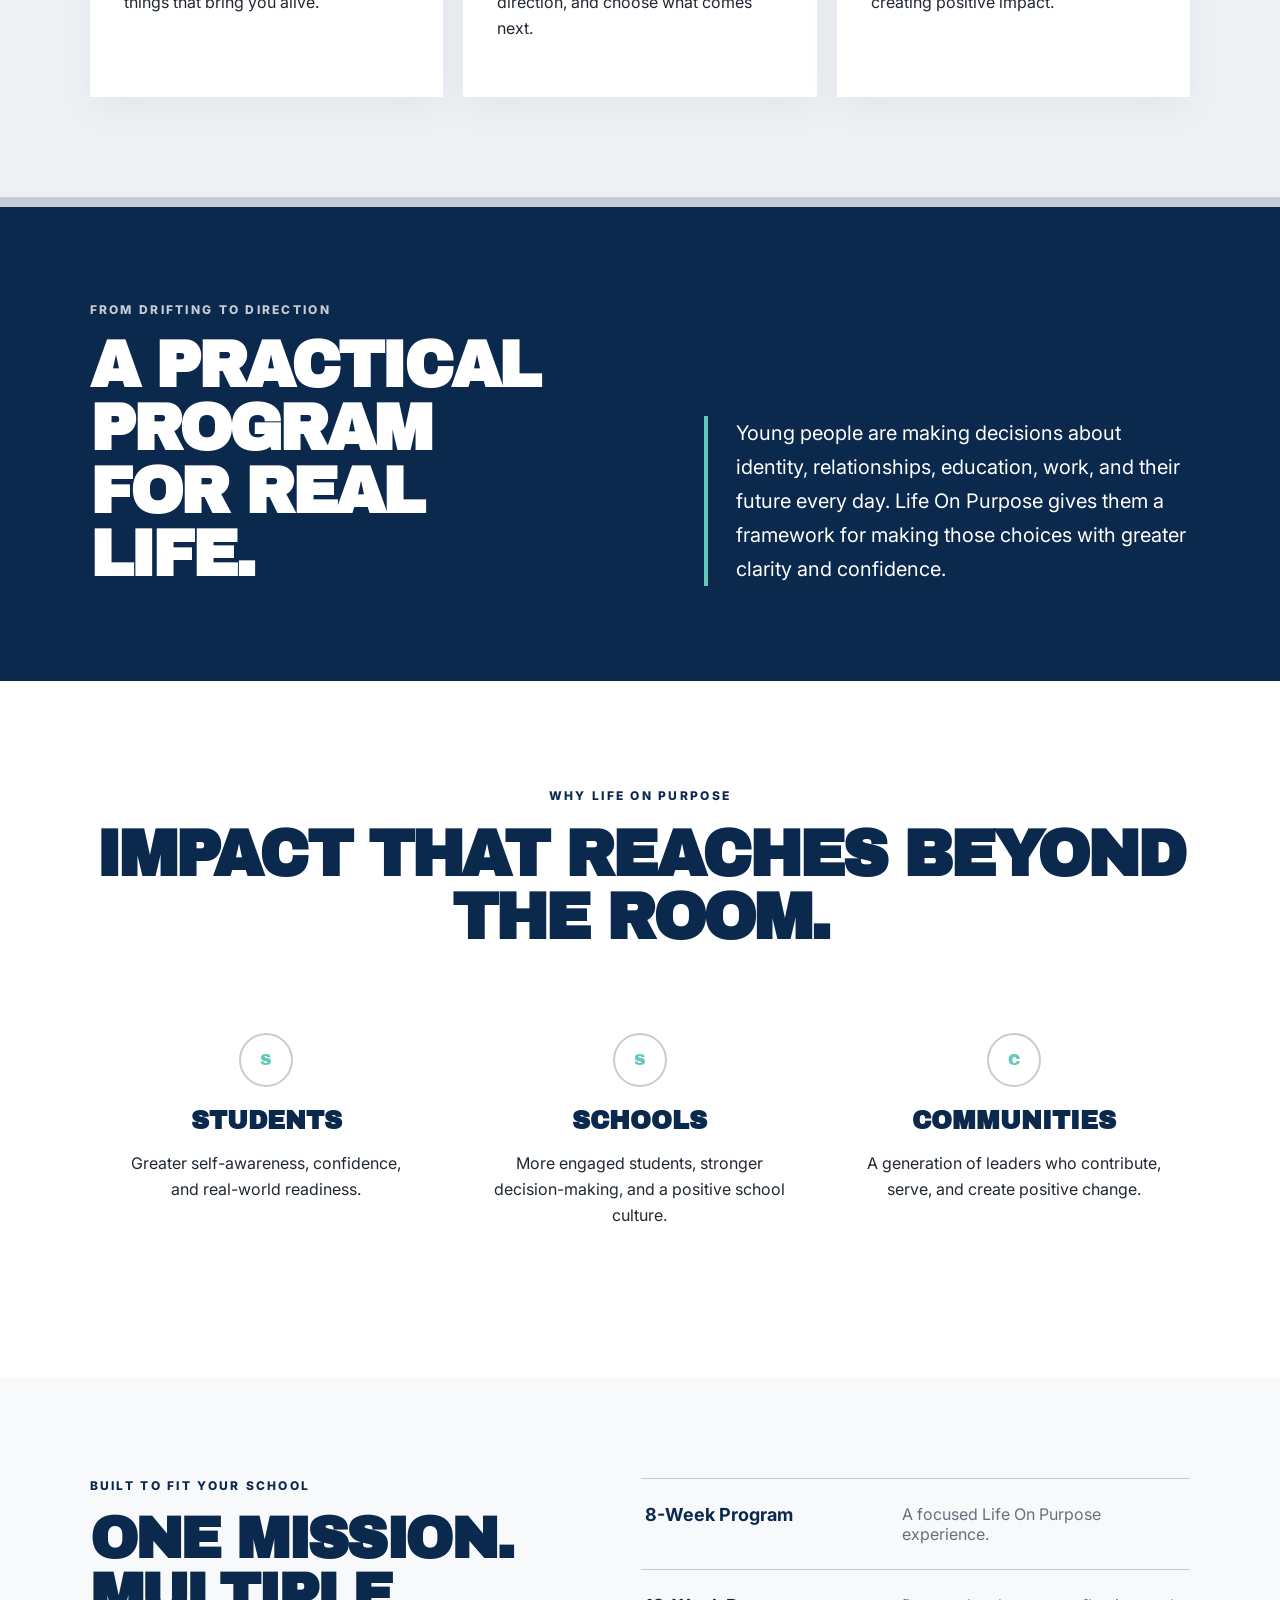
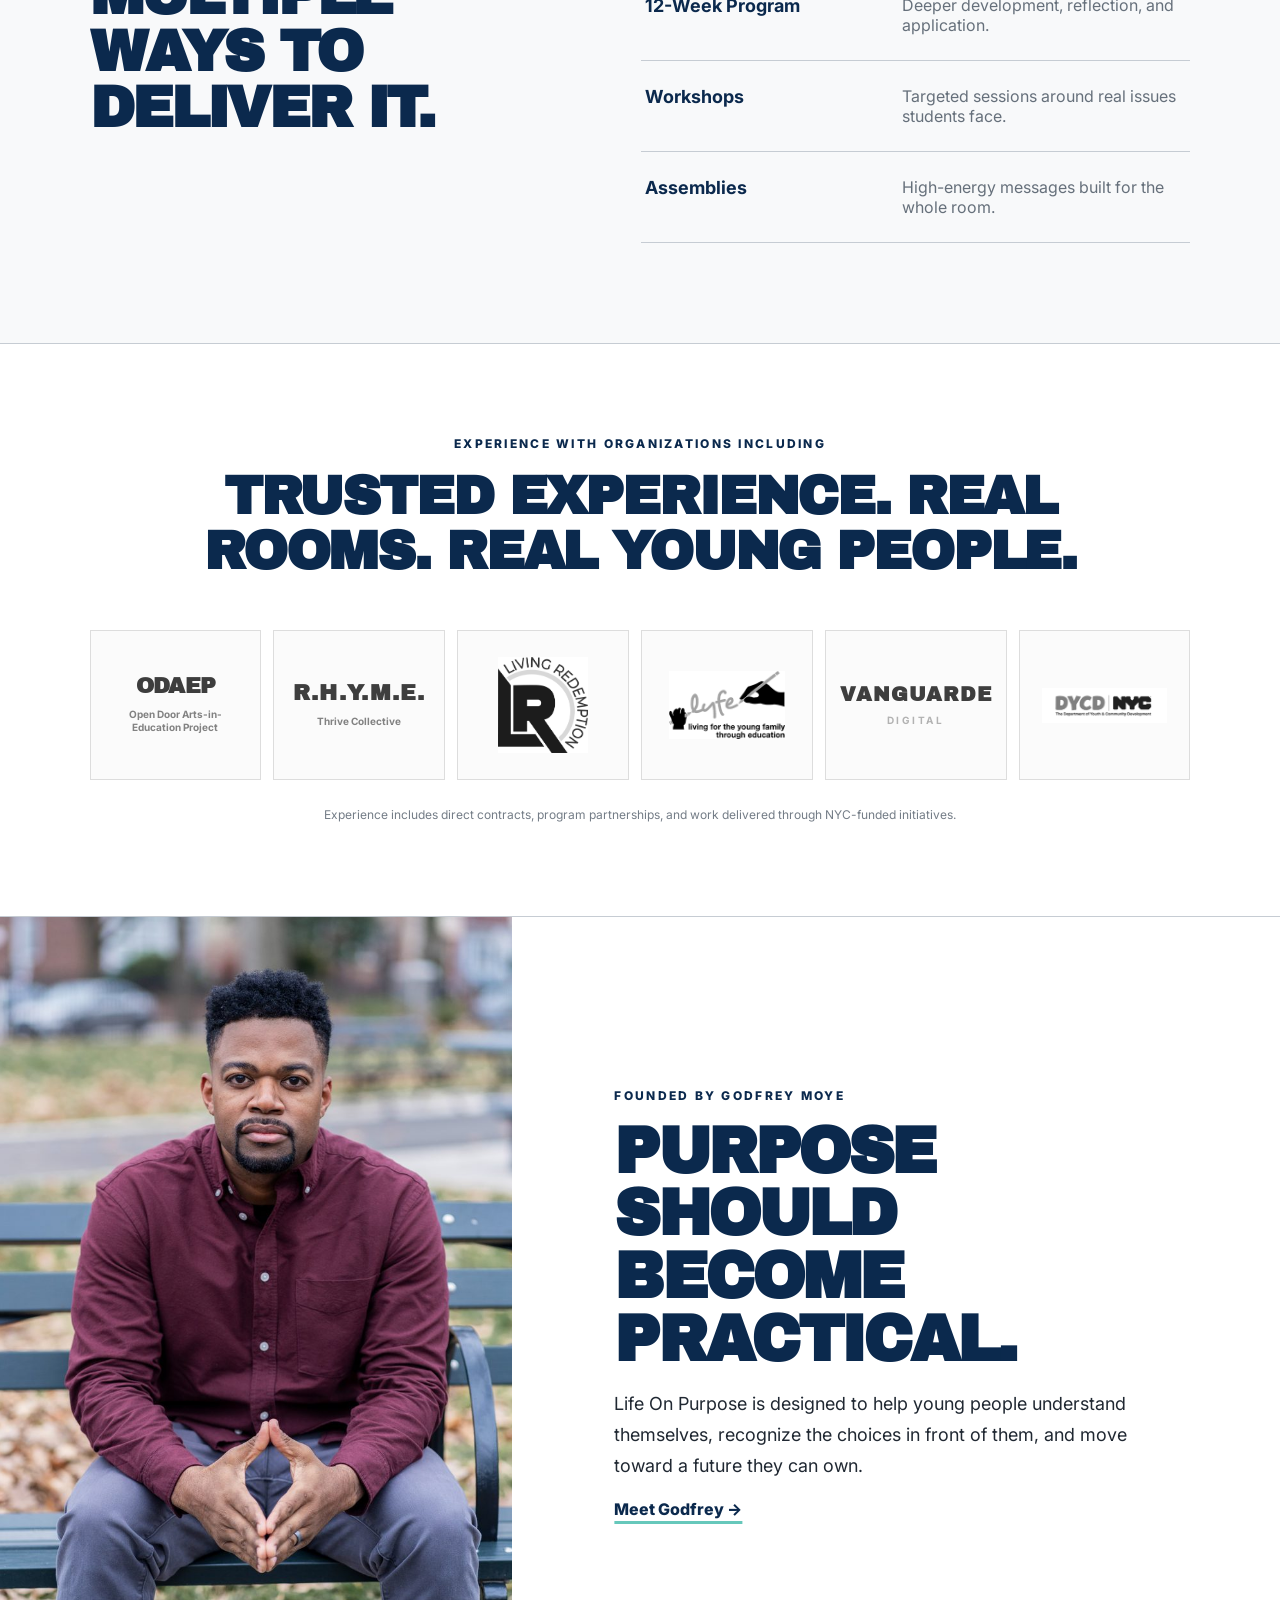
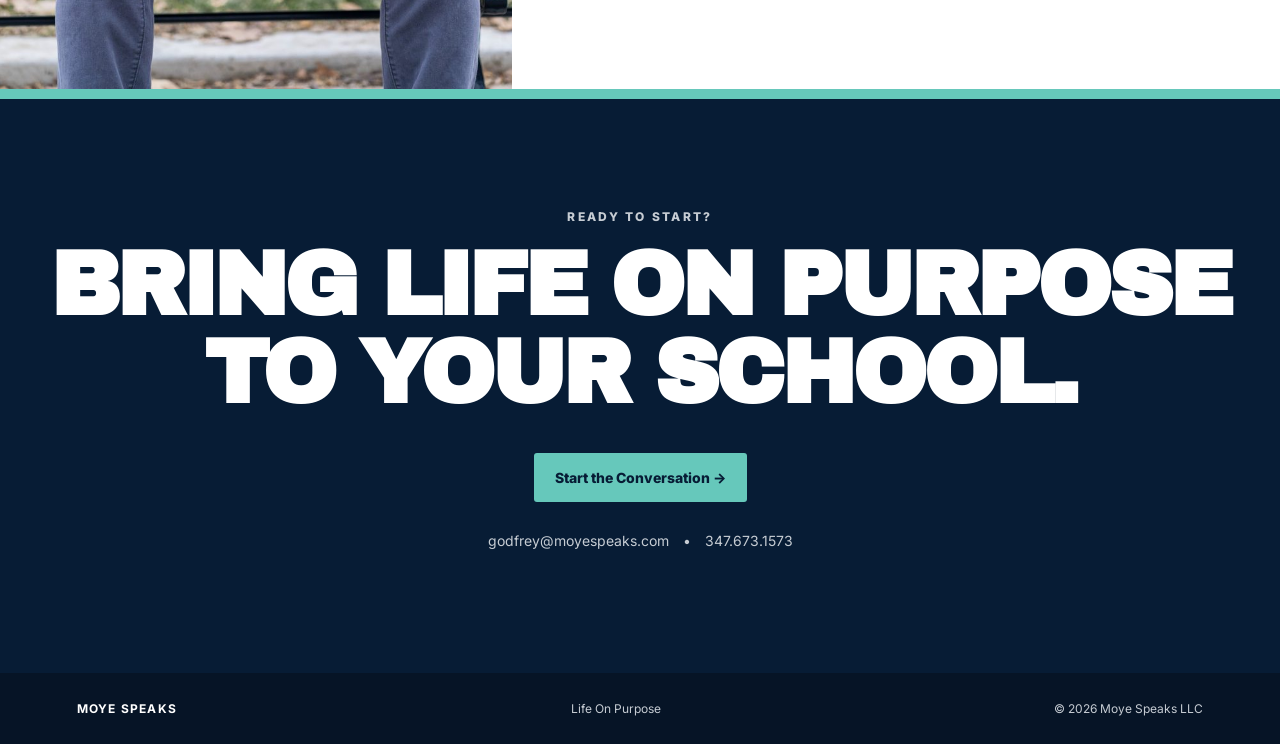
==== commit 4e249f8c: "Use reliable vector Moye Speaks logo" ====
--- a/index.html
+++ b/index.html
@@ -14,7 +14,7 @@
 <body>
 <header class="nav">
   <div class="brand-lockup">
-    <a class="company-brand" href="/" aria-label="Moye Speaks home"><img src="/images/moye-speaks-logo.jpg" alt="Moye Speaks"></a>
+    <a class="company-brand" href="/" aria-label="Moye Speaks home"><img src="/images/moye-speaks-logo.svg" alt="Moye Speaks"></a>
     <span class="brand-divider" aria-hidden="true"></span>
     <a class="program-brand" href="/program/" aria-label="Life On Purpose program"><img src="/images/life-on-purpose-logo.png" alt="Life On Purpose"></a>
   </div>
--- a/assets/lop-refresh.css
+++ b/assets/lop-refresh.css
@@ -6,3 +6,6 @@
 
 /* Correct Moye Speaks artwork uses its native white field. */
 .company-brand{background:#fff;padding:0}.company-brand img{width:190px;height:auto;object-fit:contain}.program-brand img{width:150px}@media(max-width:700px){.company-brand{padding:0}.company-brand img{width:128px}.program-brand img{width:105px}}
+
+/* Organization artwork */
+.org-mark img{display:block;max-width:82%;max-height:82px;width:auto;height:auto;object-fit:contain;margin:auto}.org-mark.redemption img{max-height:96px}.org-mark.lyfe img{max-height:88px}.org-mark.dycd img{max-width:88%}
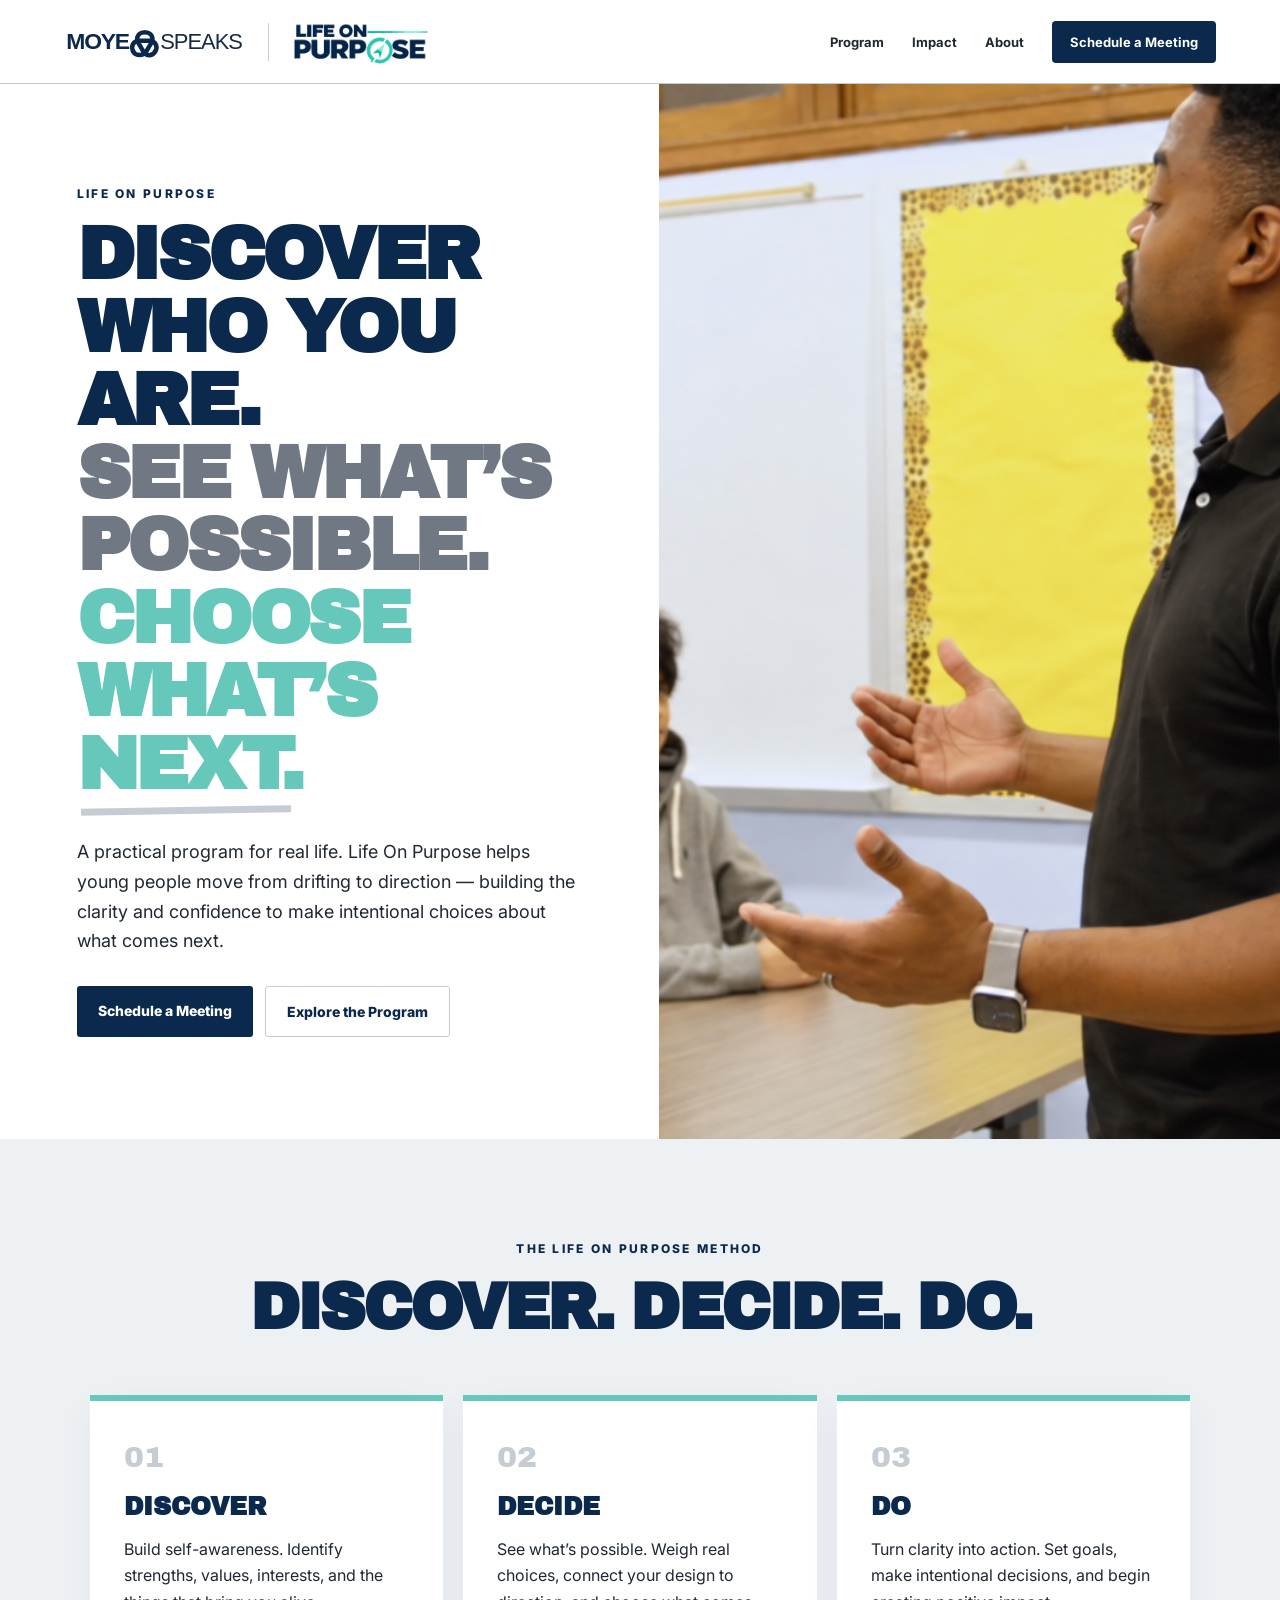
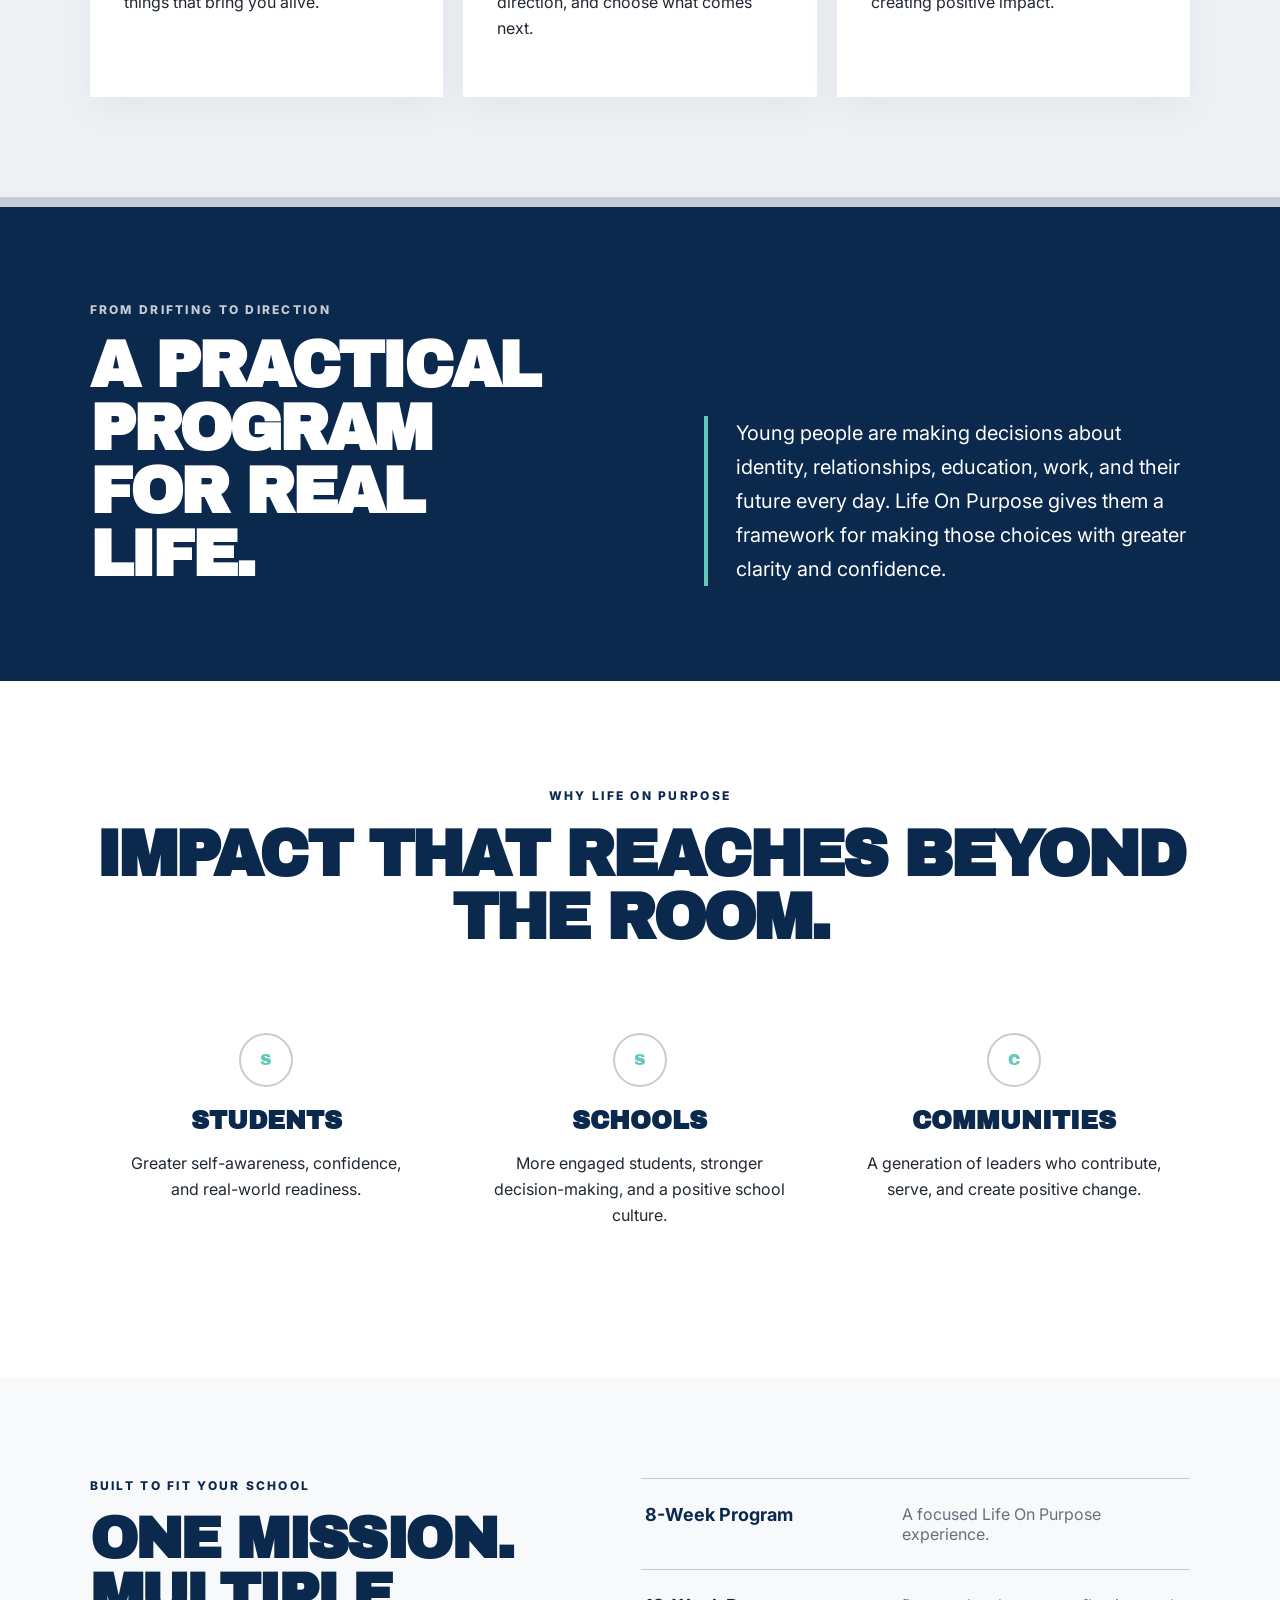
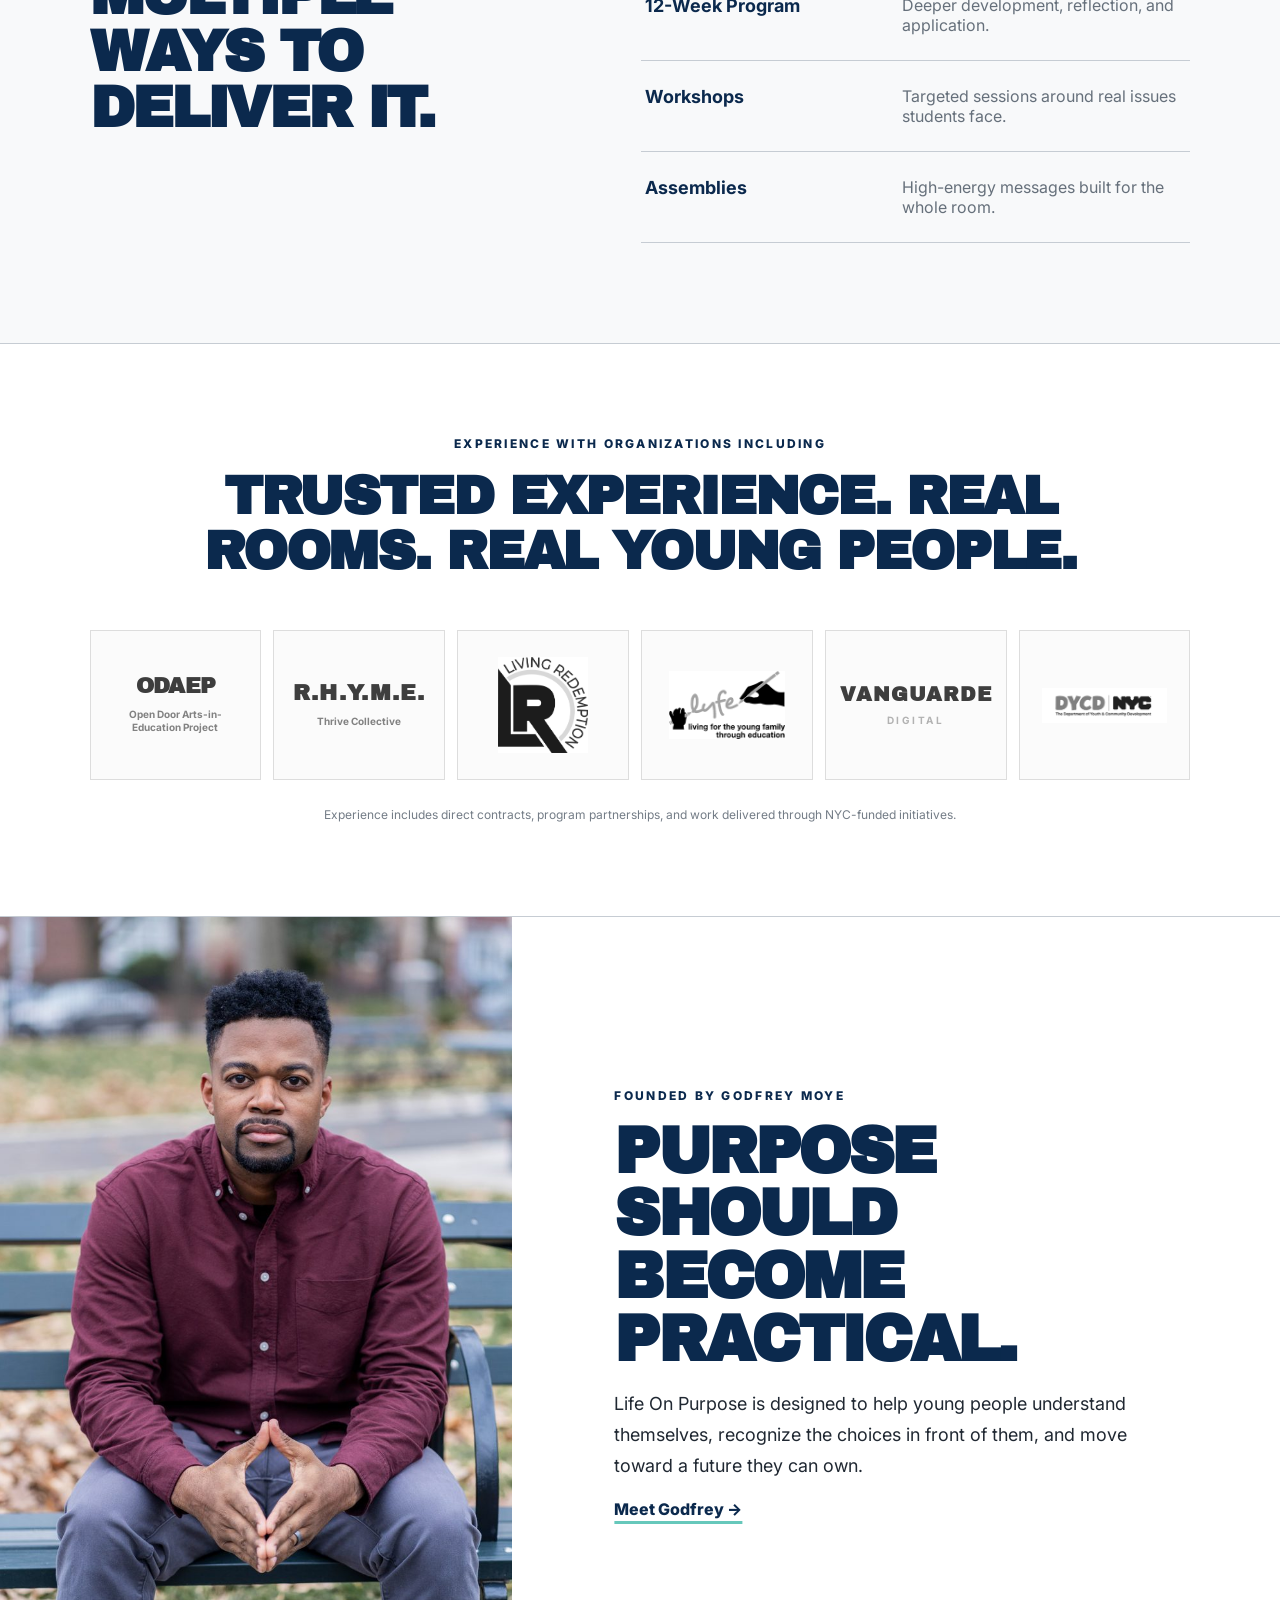
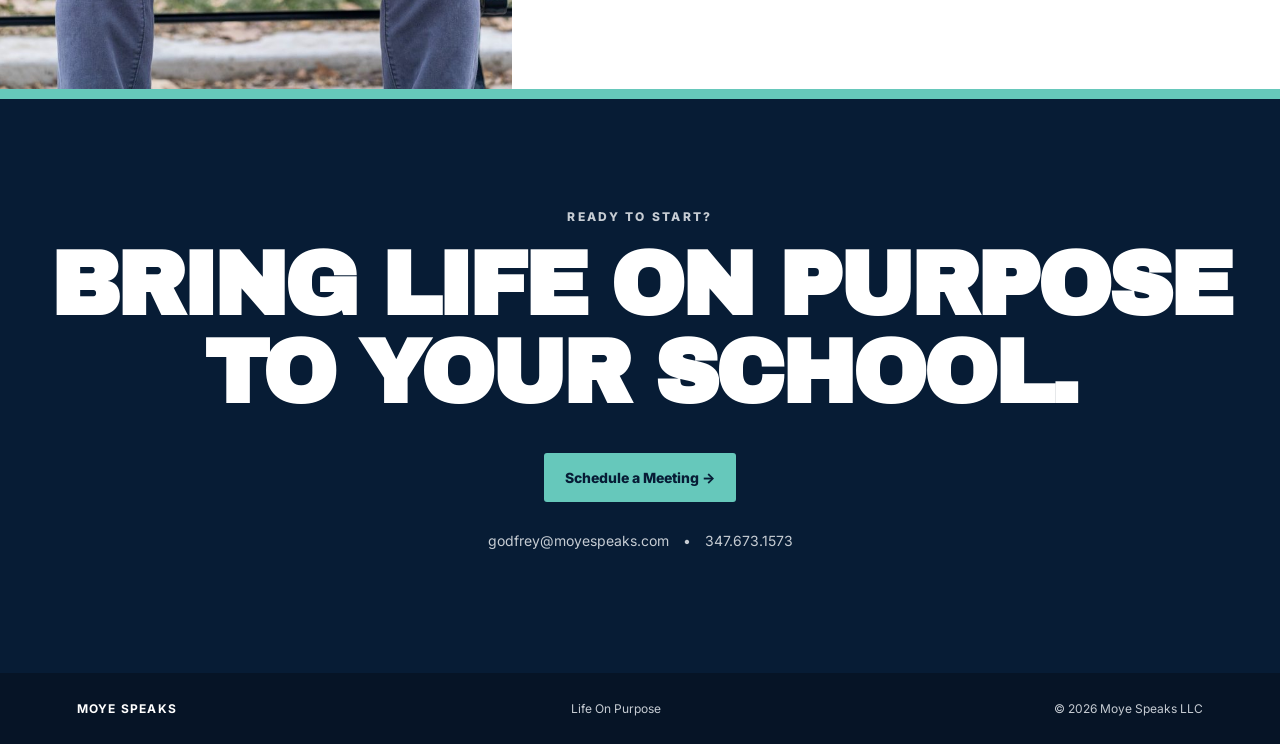
==== commit e54dbc02: "Make Calendly the primary meeting CTA" ====
--- a/index.html
+++ b/index.html
@@ -20,7 +20,7 @@
   </div>
   <nav aria-label="Main navigation">
     <a href="/program/">Program</a><a href="/impact/">Impact</a><a href="/about/">About</a>
-    <a class="nav-cta" href="/contact/">Bring LOP to Your School</a>
+    <a class="nav-cta" href="https://calendly.com/moyespeaks/godfrey-moye-meeting" target="_blank" rel="noopener">Schedule a Meeting</a>
   </nav>
 </header>
 
@@ -30,7 +30,7 @@
     <p class="eyebrow">LIFE ON PURPOSE</p>
     <h1>Discover who you are.<br><span>See what’s possible.</span><br><em>Choose what’s next.</em></h1>
     <p class="lede">A practical program for real life. Life On Purpose helps young people move from drifting to direction — building the clarity and confidence to make intentional choices about what comes next.</p>
-    <div class="actions"><a class="btn primary" href="/contact/">Bring Life On Purpose to Your School</a><a class="btn secondary" href="/program/">Explore the Program</a></div>
+    <div class="actions"><a class="btn primary" href="https://calendly.com/moyespeaks/godfrey-moye-meeting" target="_blank" rel="noopener">Schedule a Meeting</a><a class="btn secondary" href="/program/">Explore the Program</a></div>
   </div>
   <div class="hero-photo"><img src="/images/youth-work.png" alt="Godfrey Moye working with young people"></div>
 </section>
@@ -90,7 +90,7 @@
 
 <section class="closing">
  <p class="eyebrow light">READY TO START?</p><h2>Bring Life On Purpose<br>to your school.</h2>
- <a class="btn seafoam" href="/contact/">Start the Conversation →</a>
+ <a class="btn seafoam" href="https://calendly.com/moyespeaks/godfrey-moye-meeting" target="_blank" rel="noopener">Schedule a Meeting →</a>
  <p class="contact-line"><a href="mailto:godfrey@moyespeaks.com">godfrey@moyespeaks.com</a><span>•</span><a href="tel:+13476731573">347.673.1573</a></p>
 </section>
 </main>
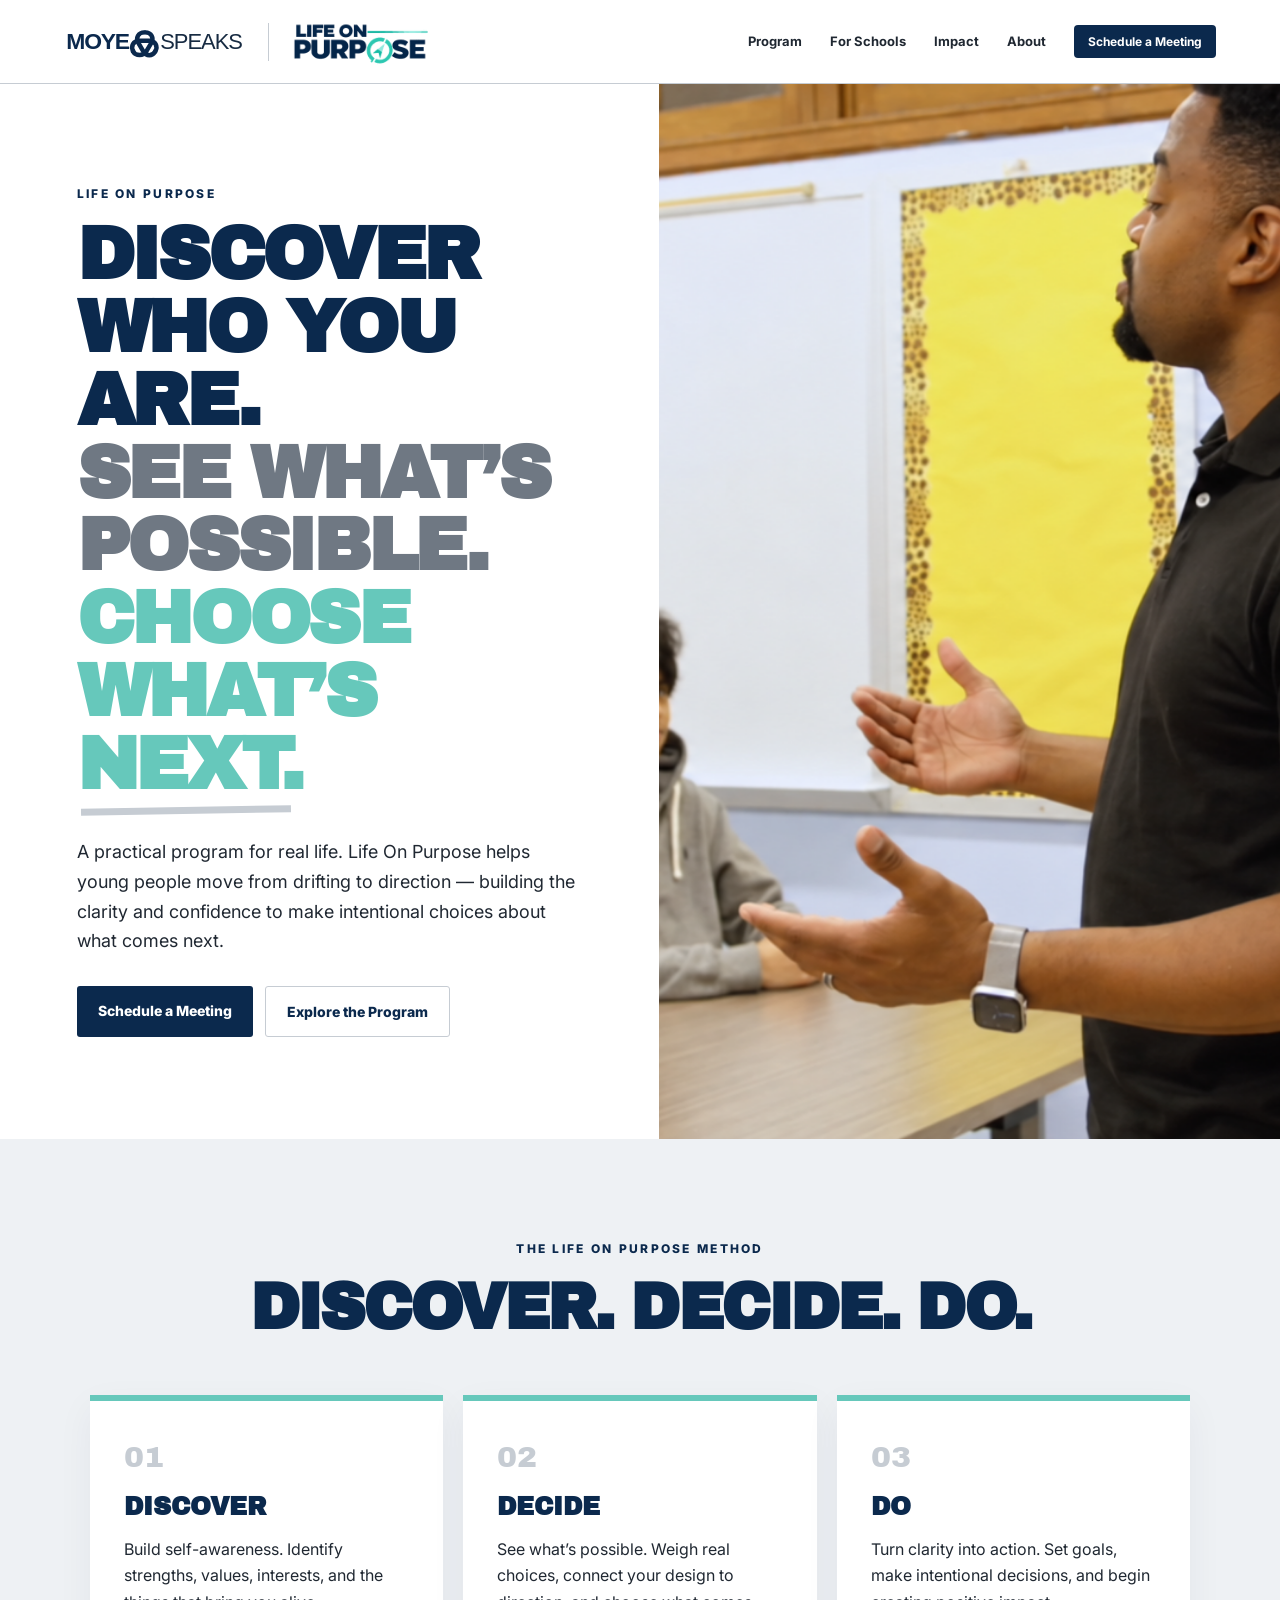
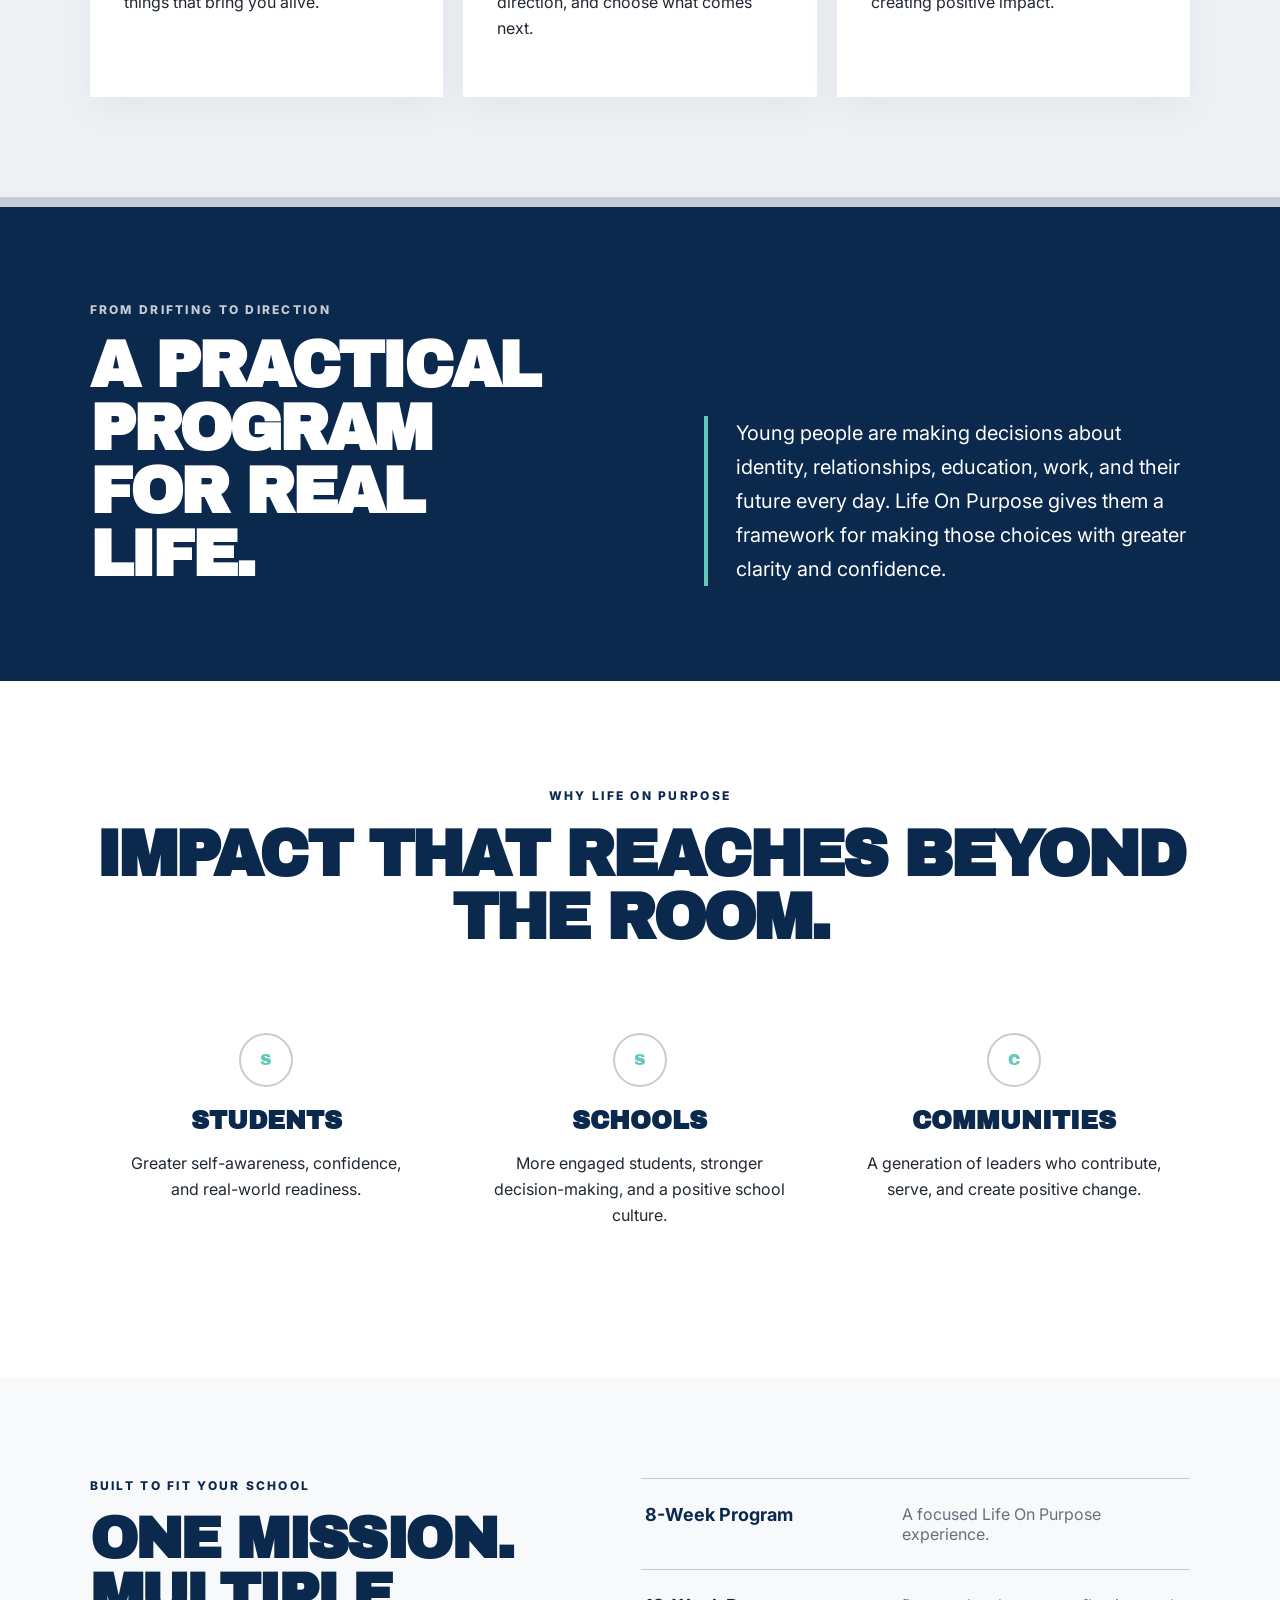
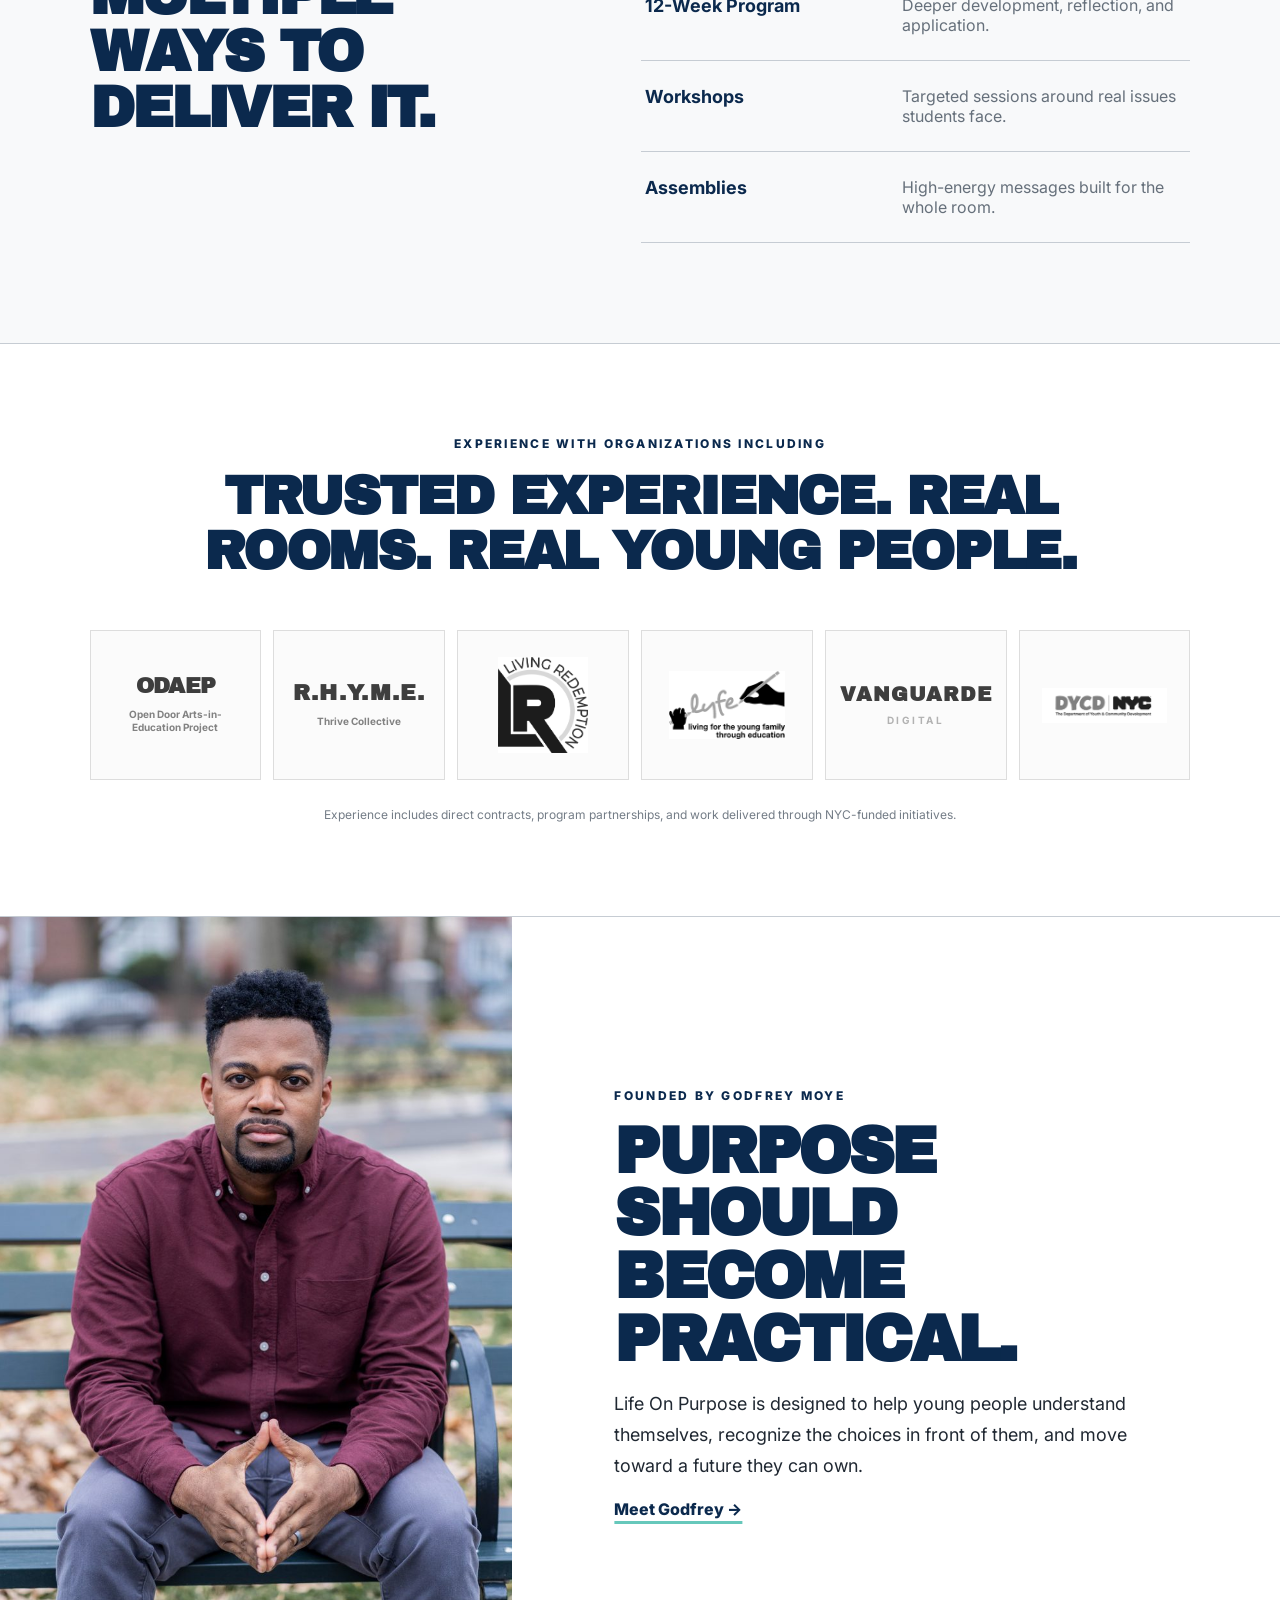
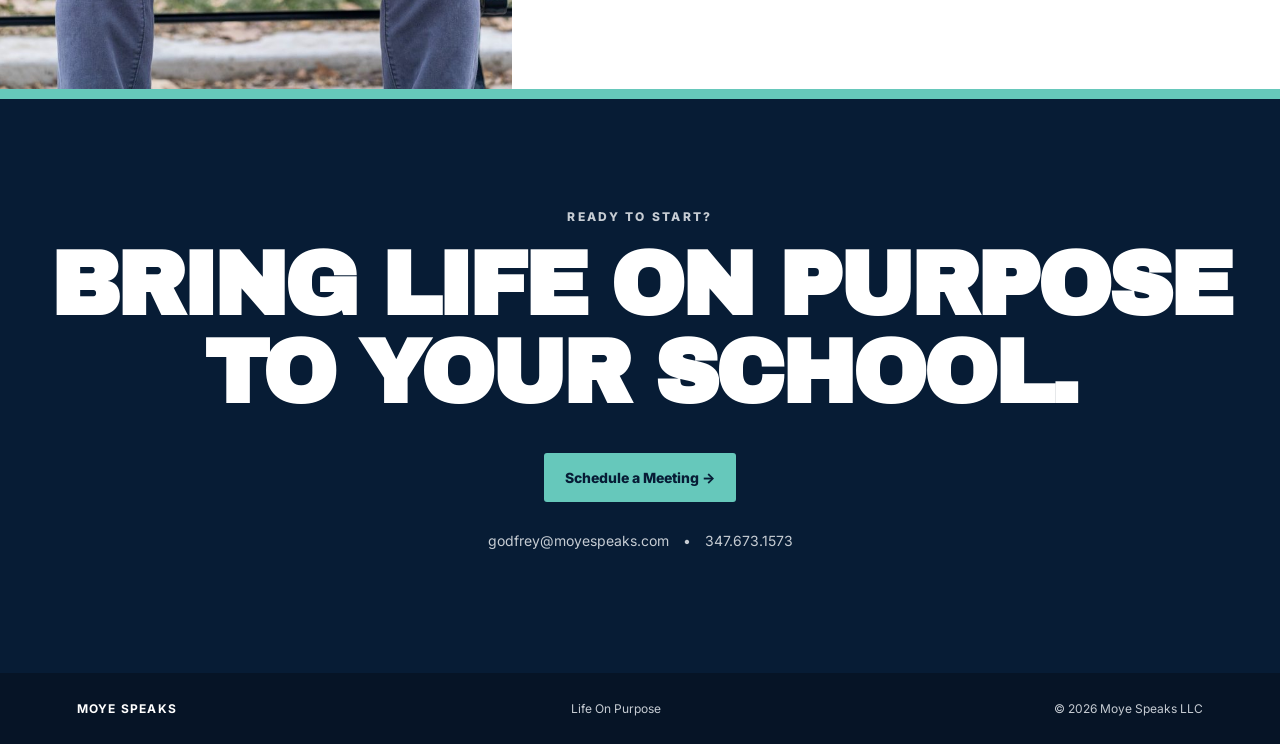
==== commit dd2a5130: "Audit cleanup: navigation, markup and fresh styles" ====
--- a/index.html
+++ b/index.html
@@ -8,7 +8,7 @@
 <link rel="preconnect" href="https://fonts.googleapis.com">
 <link rel="preconnect" href="https://fonts.gstatic.com" crossorigin>
 <link href="https://fonts.googleapis.com/css2?family=Archivo+Black&family=Inter:wght@400;500;600;700;800&display=swap" rel="stylesheet">
-<link rel="stylesheet" href="/assets/lop-refresh.css?v=1">
+<link rel="stylesheet" href="/assets/lop-refresh.css?v=3">
 <link rel="canonical" href="https://moyespeaks.com/">
 </head>
 <body>
@@ -19,7 +19,7 @@
     <a class="program-brand" href="/program/" aria-label="Life On Purpose program"><img src="/images/life-on-purpose-logo.png" alt="Life On Purpose"></a>
   </div>
   <nav aria-label="Main navigation">
-    <a href="/program/">Program</a><a href="/impact/">Impact</a><a href="/about/">About</a>
+    <a href="/program/">Program</a><a href="/educators/">For Schools</a><a href="/impact/">Impact</a><a href="/about/">About</a>
     <a class="nav-cta" href="https://calendly.com/moyespeaks/godfrey-moye-meeting" target="_blank" rel="noopener">Schedule a Meeting</a>
   </nav>
 </header>
--- a/assets/lop-refresh.css
+++ b/assets/lop-refresh.css
@@ -9,3 +9,8 @@
 
 /* Organization artwork */
 .org-mark img{display:block;max-width:82%;max-height:82px;width:auto;height:auto;object-fit:contain;margin:auto}.org-mark.redemption img{max-height:96px}.org-mark.lyfe img{max-height:88px}.org-mark.dycd img{max-width:88%}
+
+/* Keep the primary header CTA compact on desktop and mobile. */
+.nav-cta{padding:10px 14px;font-size:12px!important;line-height:1.15;white-space:nowrap}
+@media(max-width:850px){.nav{gap:12px}.nav-cta{padding:9px 11px;font-size:10px!important;max-width:118px;white-space:normal;text-align:center;line-height:1.15}}
+@media(max-width:480px){.nav-cta{padding:8px 9px;font-size:9.5px!important;max-width:104px}}
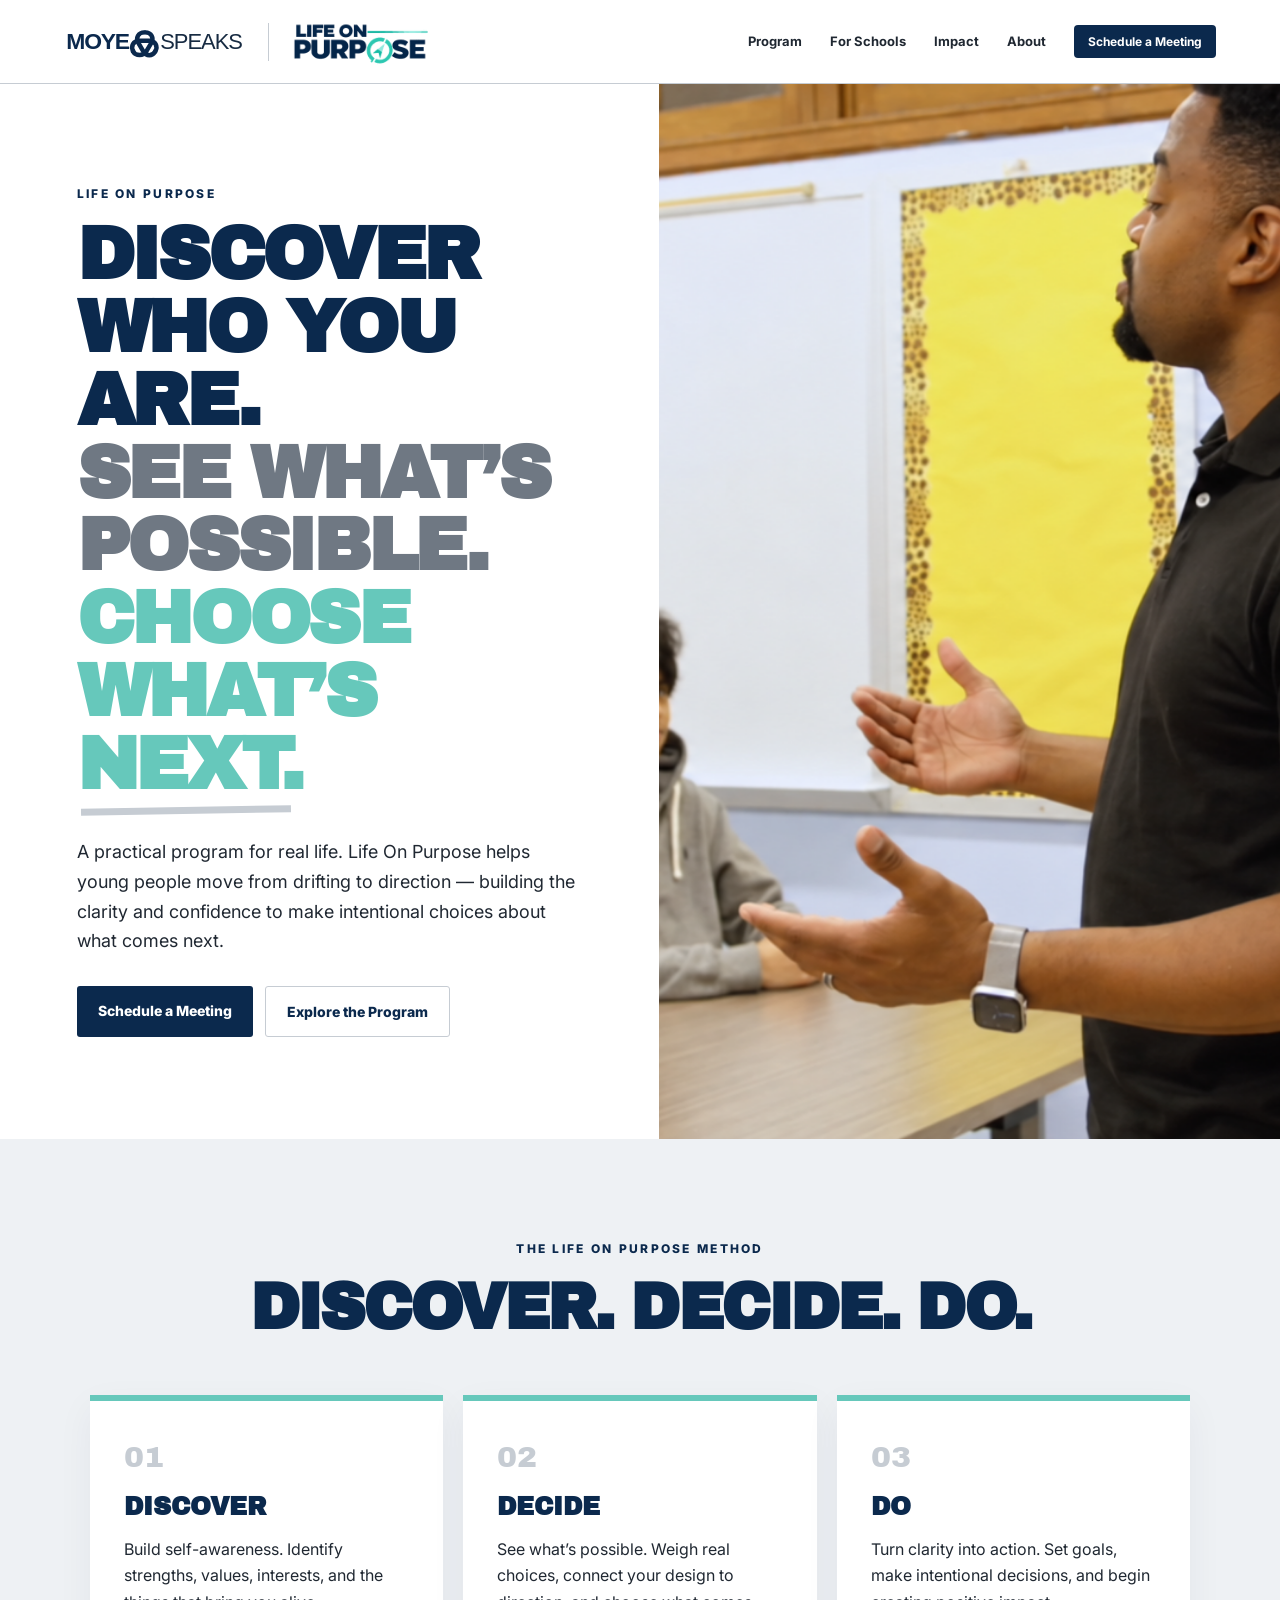
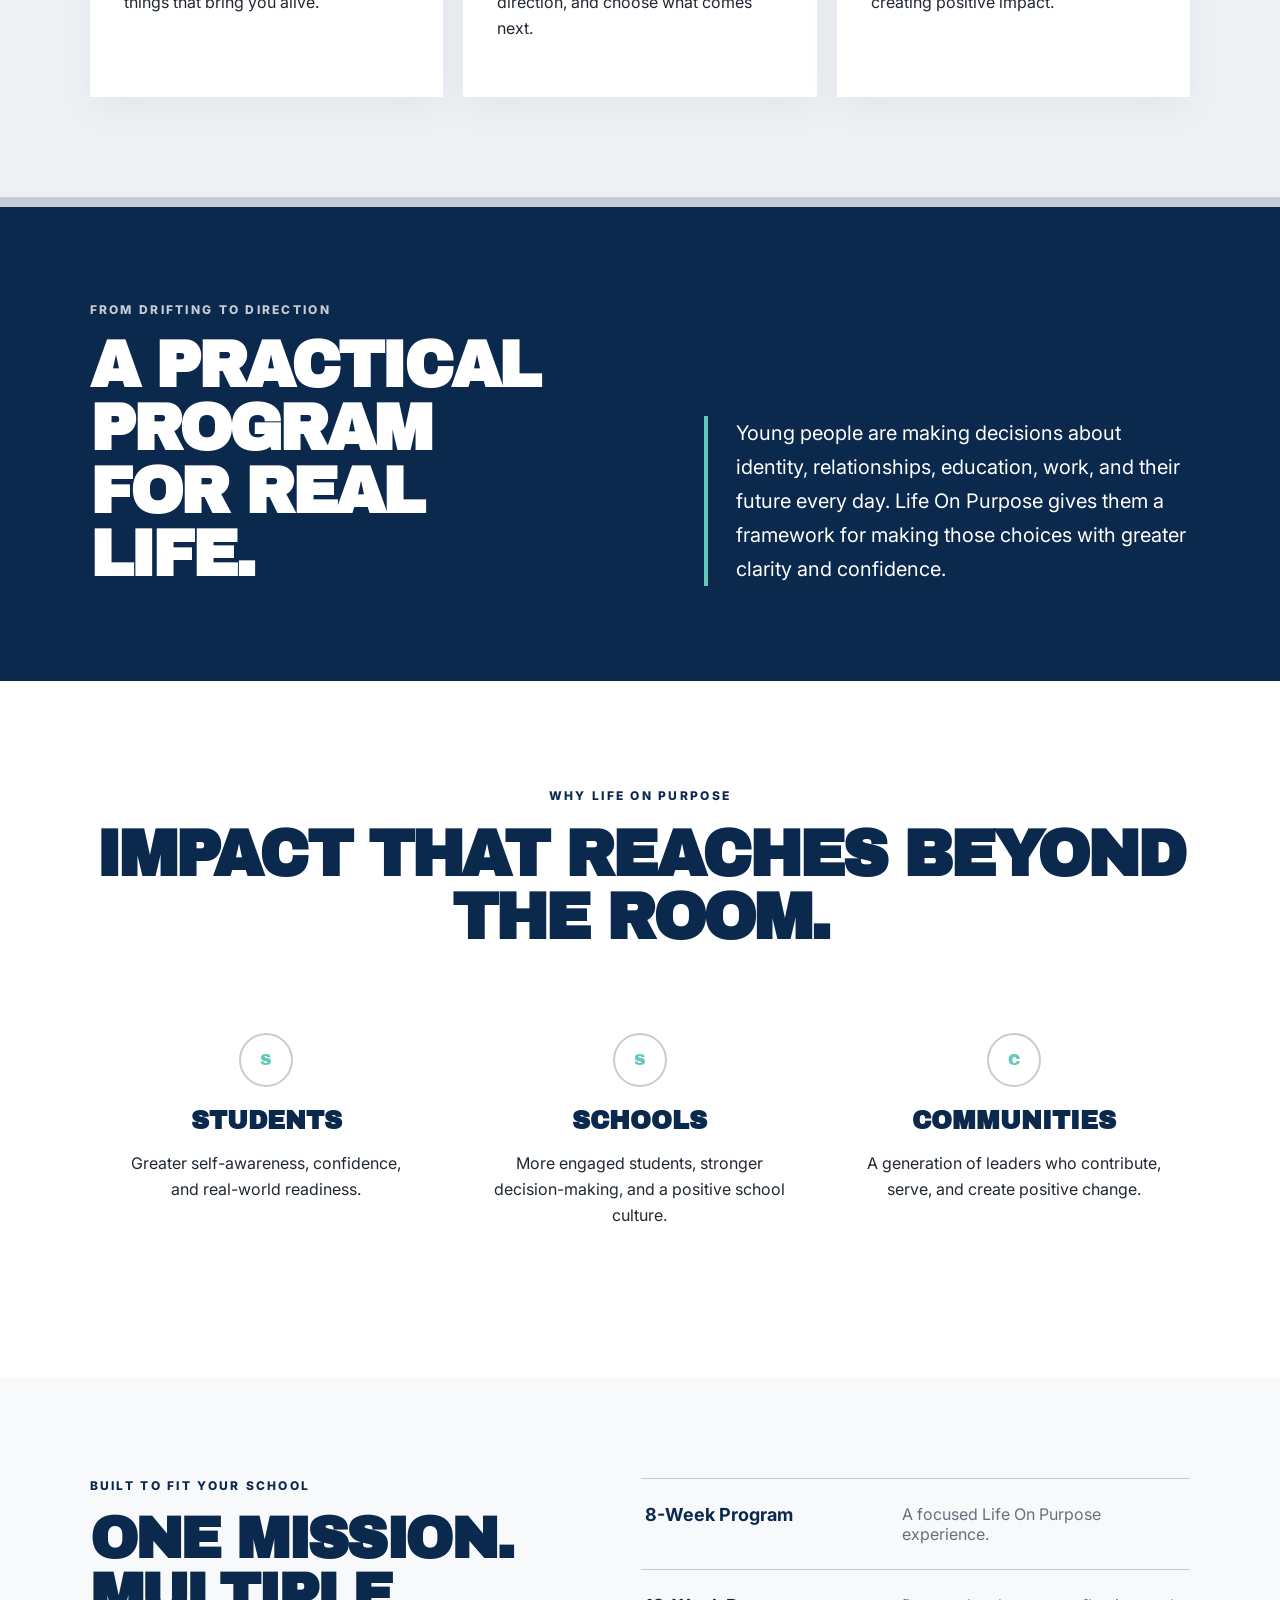
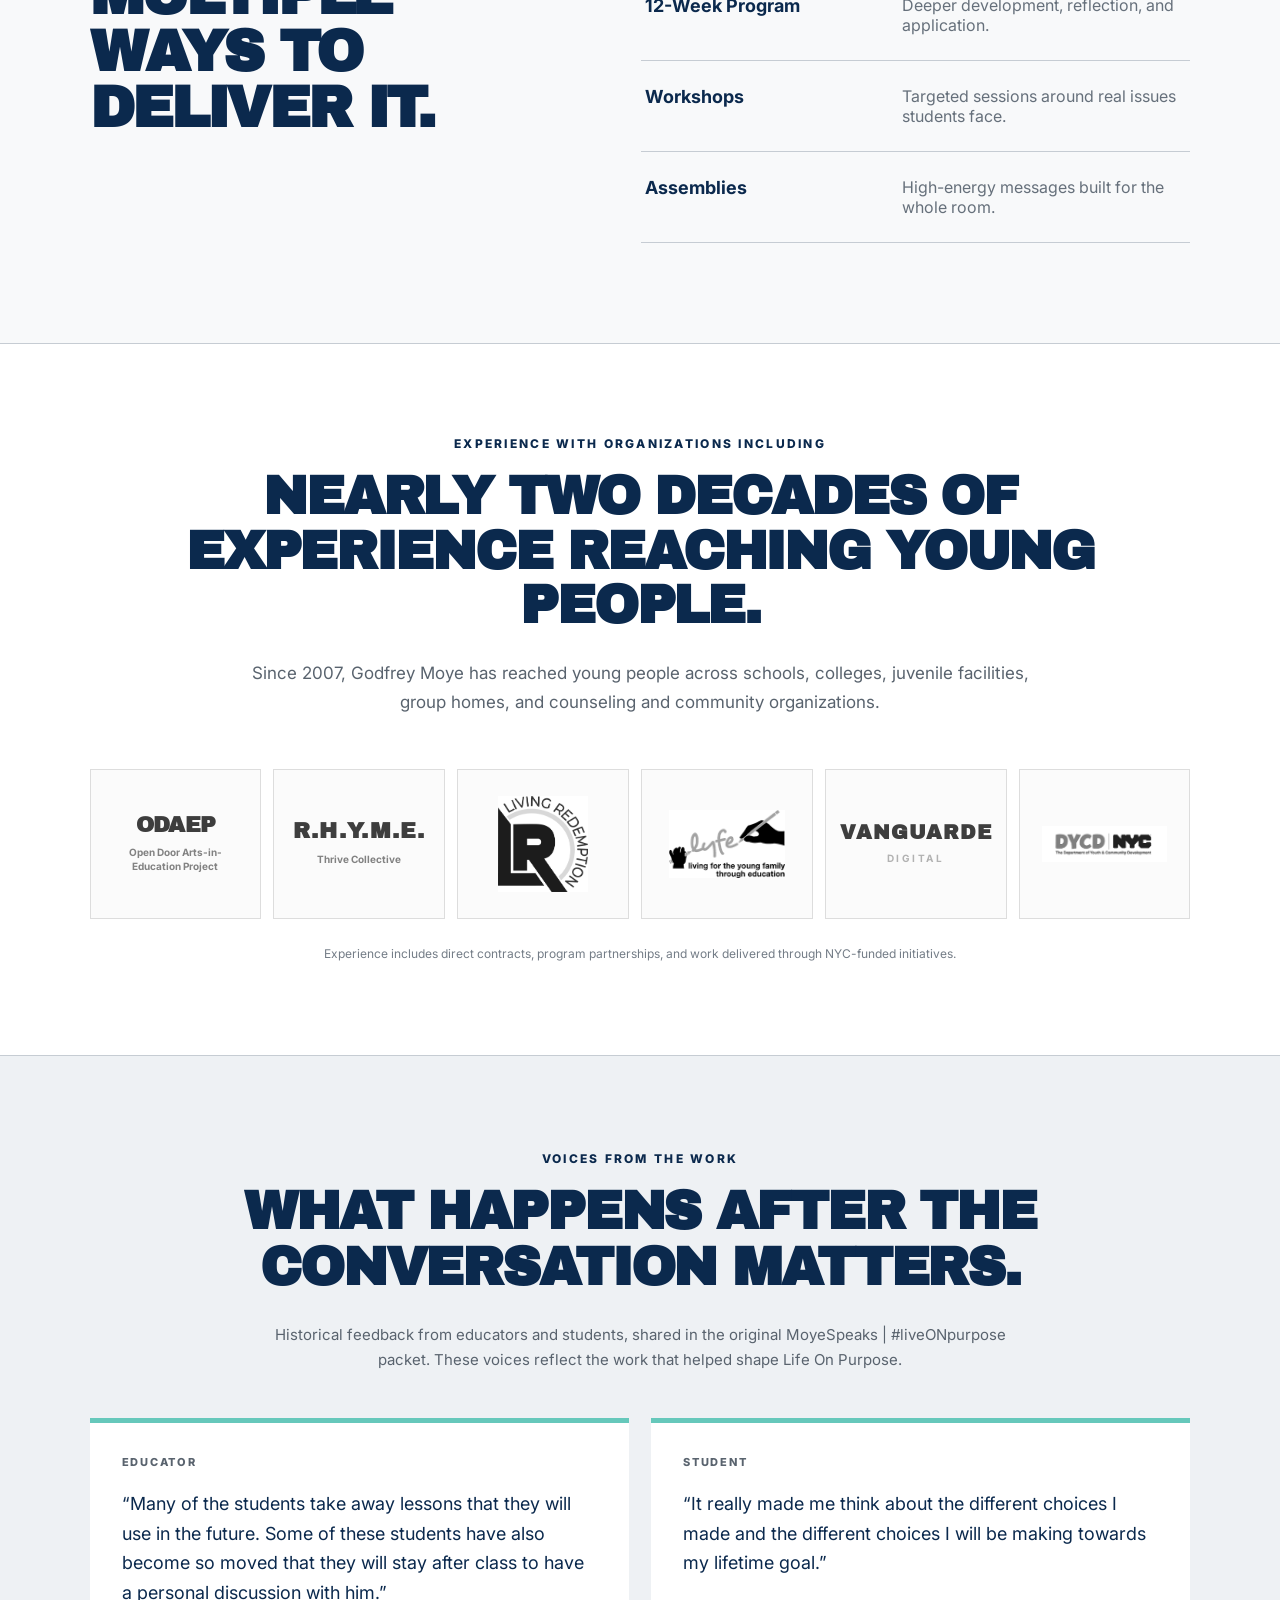
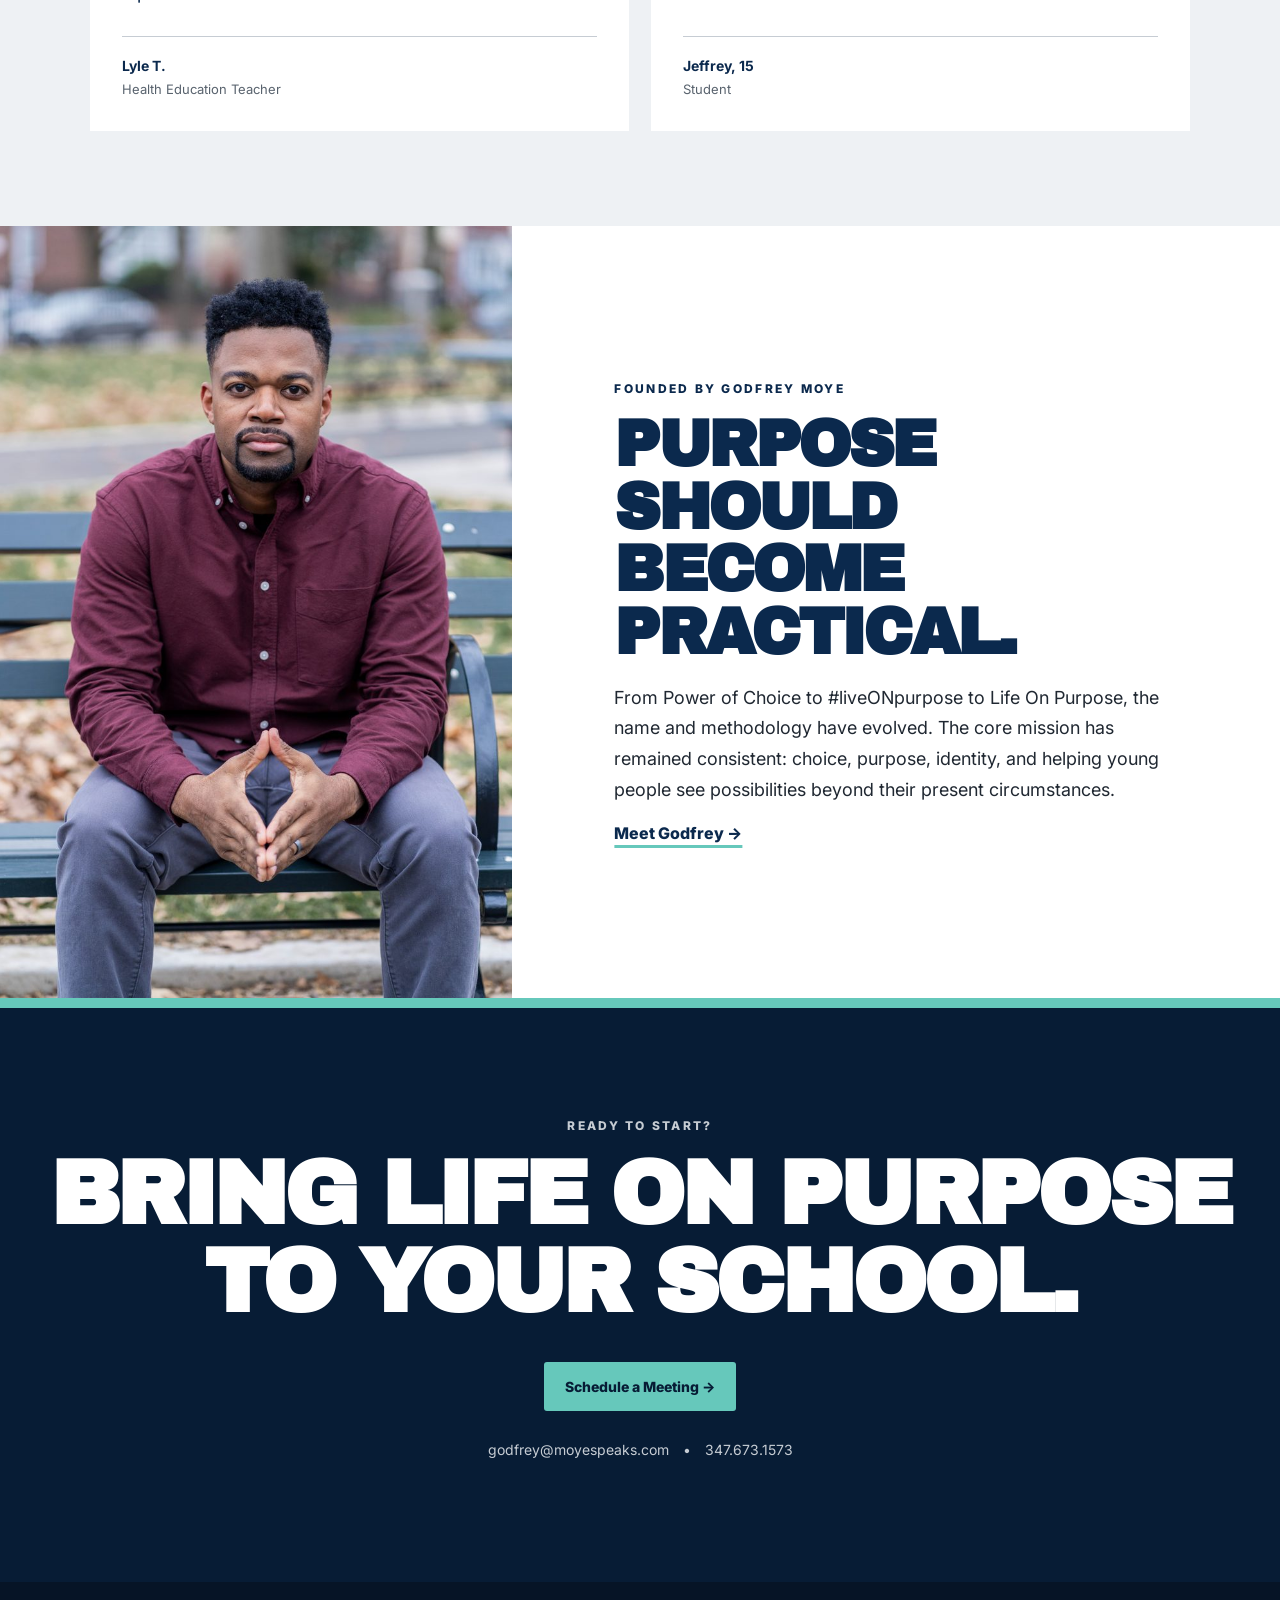
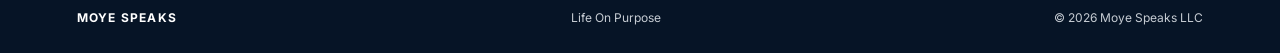
==== commit 7a09d8b6: "Publish educator and student testimonials with experience since 2007" ====
--- a/index.html
+++ b/index.html
@@ -8,7 +8,7 @@
 <link rel="preconnect" href="https://fonts.googleapis.com">
 <link rel="preconnect" href="https://fonts.gstatic.com" crossorigin>
 <link href="https://fonts.googleapis.com/css2?family=Archivo+Black&family=Inter:wght@400;500;600;700;800&display=swap" rel="stylesheet">
-<link rel="stylesheet" href="/assets/lop-refresh.css?v=3">
+<link rel="stylesheet" href="/assets/lop-refresh.css?v=proof-20261007">
 <link rel="canonical" href="https://moyespeaks.com/">
 </head>
 <body>
@@ -71,7 +71,8 @@
 
 <section class="experience" aria-labelledby="experience-title">
   <p class="eyebrow center">EXPERIENCE WITH ORGANIZATIONS INCLUDING</p>
-  <h2 id="experience-title">Trusted experience. Real rooms. Real young people.</h2>
+  <h2 id="experience-title">Nearly two decades of experience reaching young people.</h2>
+  <p class="experience-summary">Since 2007, Godfrey Moye has reached young people across schools, colleges, juvenile facilities, group homes, and counseling and community organizations.</p>
   <div class="org-grid" aria-label="Organizations Godfrey Moye has worked with">
     <a class="org-mark odaep" href="https://odaep.org/" target="_blank" rel="noopener" aria-label="Open Door Arts-in-Education Project"><strong>ODAEP</strong><span>Open Door Arts-in-Education Project</span></a>
     <a class="org-mark rhyme" href="https://www.thrivecollective.org/rhyme/" target="_blank" rel="noopener" aria-label="RHYME by Thrive Collective"><strong>R.H.Y.M.E.</strong><span>Thrive Collective</span></a>
@@ -83,9 +84,19 @@
   <p class="experience-note">Experience includes direct contracts, program partnerships, and work delivered through NYC-funded initiatives.</p>
 </section>
 
+<section class="testimonials" aria-labelledby="testimonials-title">
+ <p class="eyebrow center">VOICES FROM THE WORK</p>
+ <h2 id="testimonials-title">What happens after the conversation matters.</h2>
+ <p class="testimonials-context">Historical feedback from educators and students, shared in the original MoyeSpeaks | #liveONpurpose packet. These voices reflect the work that helped shape Life On Purpose.</p>
+ <div class="testimonial-grid">
+  <figure class="testimonial-card"><p class="testimonial-label">EDUCATOR</p><blockquote><p>“Many of the students take away lessons that they will use in the future. Some of these students have also become so moved that they will stay after class to have a personal discussion with him.”</p></blockquote><figcaption><strong>Lyle T.</strong><span>Health Education Teacher</span></figcaption></figure>
+  <figure class="testimonial-card"><p class="testimonial-label">STUDENT</p><blockquote><p>“It really made me think about the different choices I made and the different choices I will be making towards my lifetime goal.”</p></blockquote><figcaption><strong>Jeffrey, 15</strong><span>Student</span></figcaption></figure>
+ </div>
+</section>
+
 <section class="founder">
  <div class="founder-photo"><img src="/images/godfrey-headshot.jpg" alt="Godfrey Moye"></div>
- <div><p class="eyebrow">FOUNDED BY GODFREY MOYE</p><h2>Purpose should become practical.</h2><p>Life On Purpose is designed to help young people understand themselves, recognize the choices in front of them, and move toward a future they can own.</p><a class="text-link" href="/about/">Meet Godfrey →</a></div>
+ <div><p class="eyebrow">FOUNDED BY GODFREY MOYE</p><h2>Purpose should become practical.</h2><p>From Power of Choice to #liveONpurpose to Life On Purpose, the name and methodology have evolved. The core mission has remained consistent: choice, purpose, identity, and helping young people see possibilities beyond their present circumstances.</p><a class="text-link" href="/about/">Meet Godfrey →</a></div>
 </section>
 
 <section class="closing">
--- a/assets/lop-refresh.css
+++ b/assets/lop-refresh.css
@@ -14,3 +14,17 @@
 .nav-cta{padding:10px 14px;font-size:12px!important;line-height:1.15;white-space:nowrap}
 @media(max-width:850px){.nav{gap:12px}.nav-cta{padding:9px 11px;font-size:10px!important;max-width:118px;white-space:normal;text-align:center;line-height:1.15}}
 @media(max-width:480px){.nav-cta{padding:8px 9px;font-size:9.5px!important;max-width:104px}}
+
+/* Historical proof, using the existing Life On Purpose palette and typography. */
+.experience-summary,.testimonials-context{max-width:780px;margin:26px auto 0;text-align:center;font-size:17px;line-height:1.7;color:#59636e}
+.testimonials{padding:95px clamp(24px,7vw,110px);background:var(--silver2)}
+.testimonials h2{font-family:"Archivo Black",sans-serif;text-transform:uppercase;letter-spacing:-.04em;line-height:1.04;text-align:center;color:var(--navy);font-size:clamp(36px,4.2vw,60px);max-width:980px;margin:0 auto}
+.testimonials-context{font-size:15px;max-width:740px}
+.testimonial-grid{display:grid;grid-template-columns:repeat(2,minmax(0,1fr));gap:22px;max-width:1280px;margin:45px auto 0}
+.testimonial-card{margin:0;padding:32px;background:#fff;border-top:5px solid var(--sea);display:flex;flex-direction:column}
+.testimonial-label{font-size:11px;font-weight:800;letter-spacing:.16em;color:#59636e;margin:0 0 20px}
+.testimonial-card blockquote{margin:0 0 28px;color:var(--navy);font-size:18px;line-height:1.65}
+.testimonial-card blockquote p{margin:0}
+.testimonial-card figcaption{margin-top:auto;padding-top:20px;border-top:1px solid var(--silver);display:flex;flex-direction:column;gap:6px;font-size:14px;color:var(--navy)}
+.testimonial-card figcaption span{color:#59636e;font-size:13px;line-height:1.5}
+@media(max-width:850px){.testimonial-grid{grid-template-columns:1fr}.testimonials{padding-top:70px;padding-bottom:70px}}
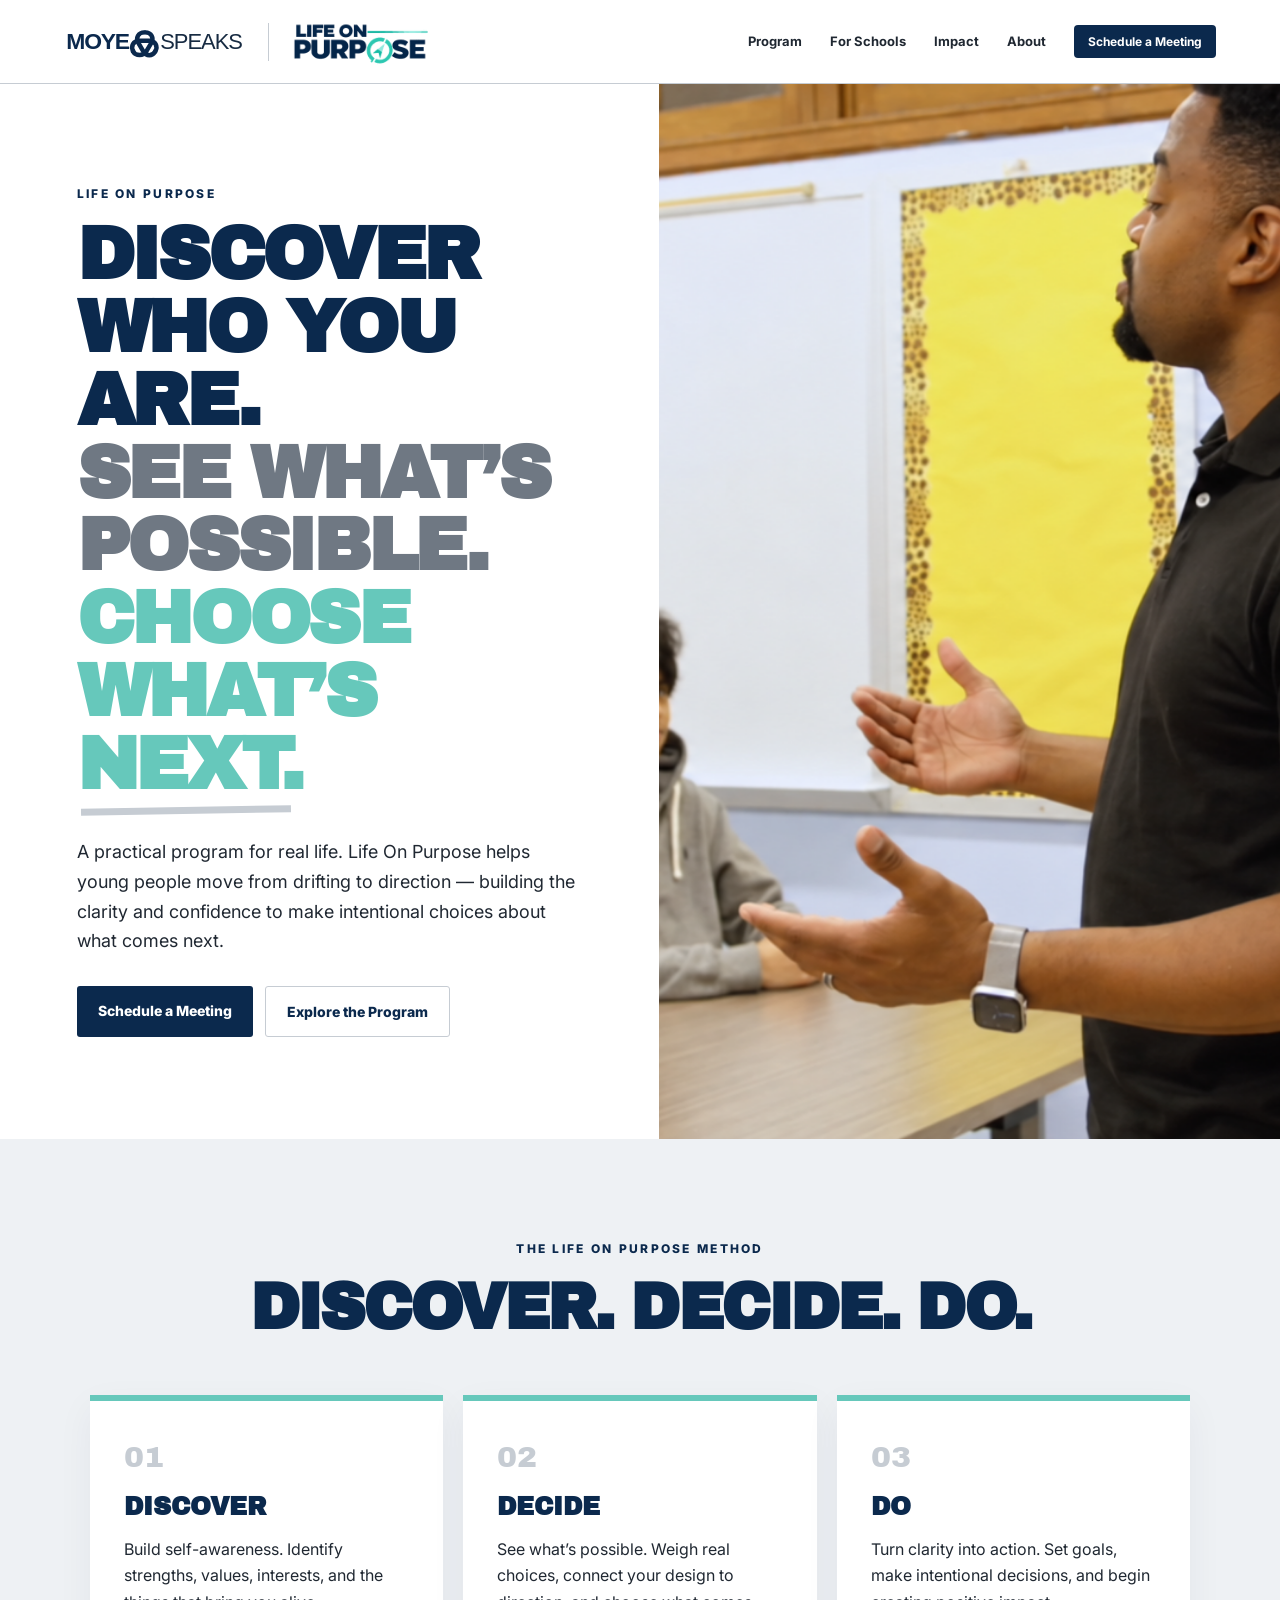
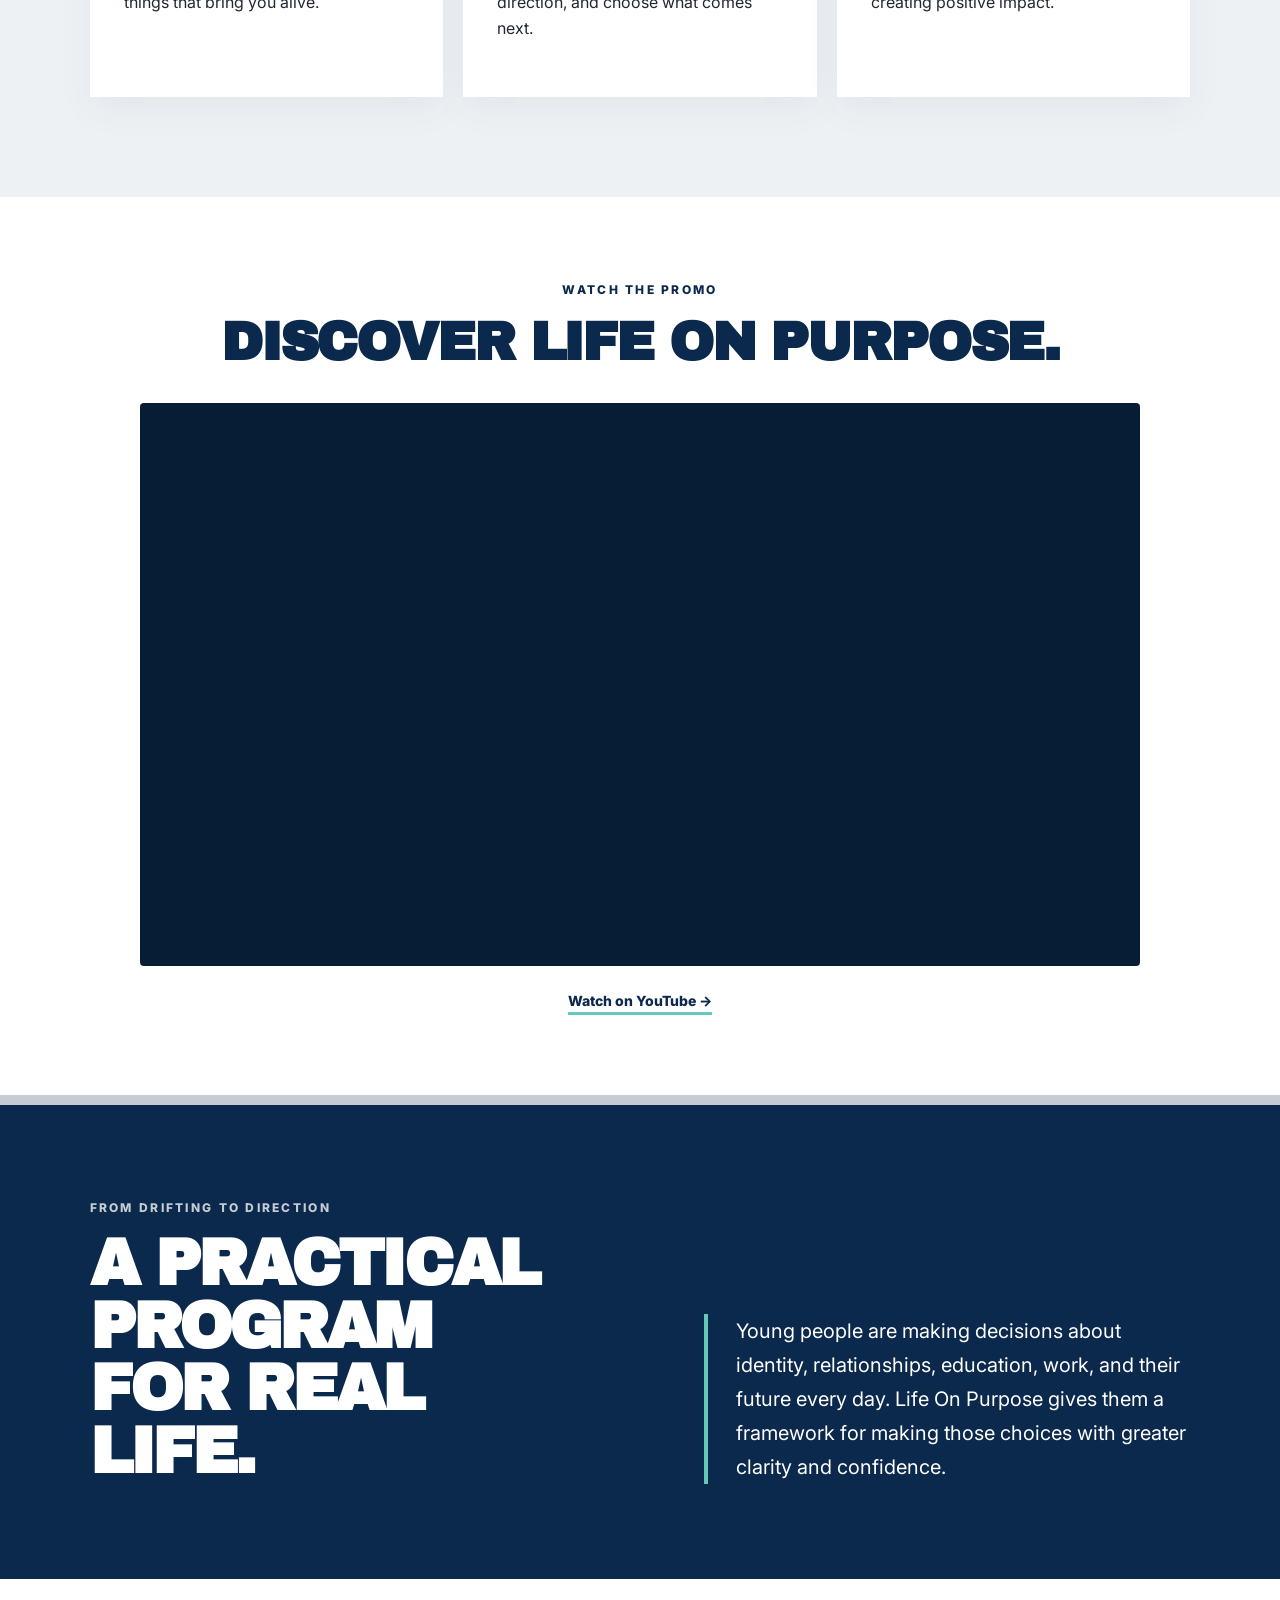
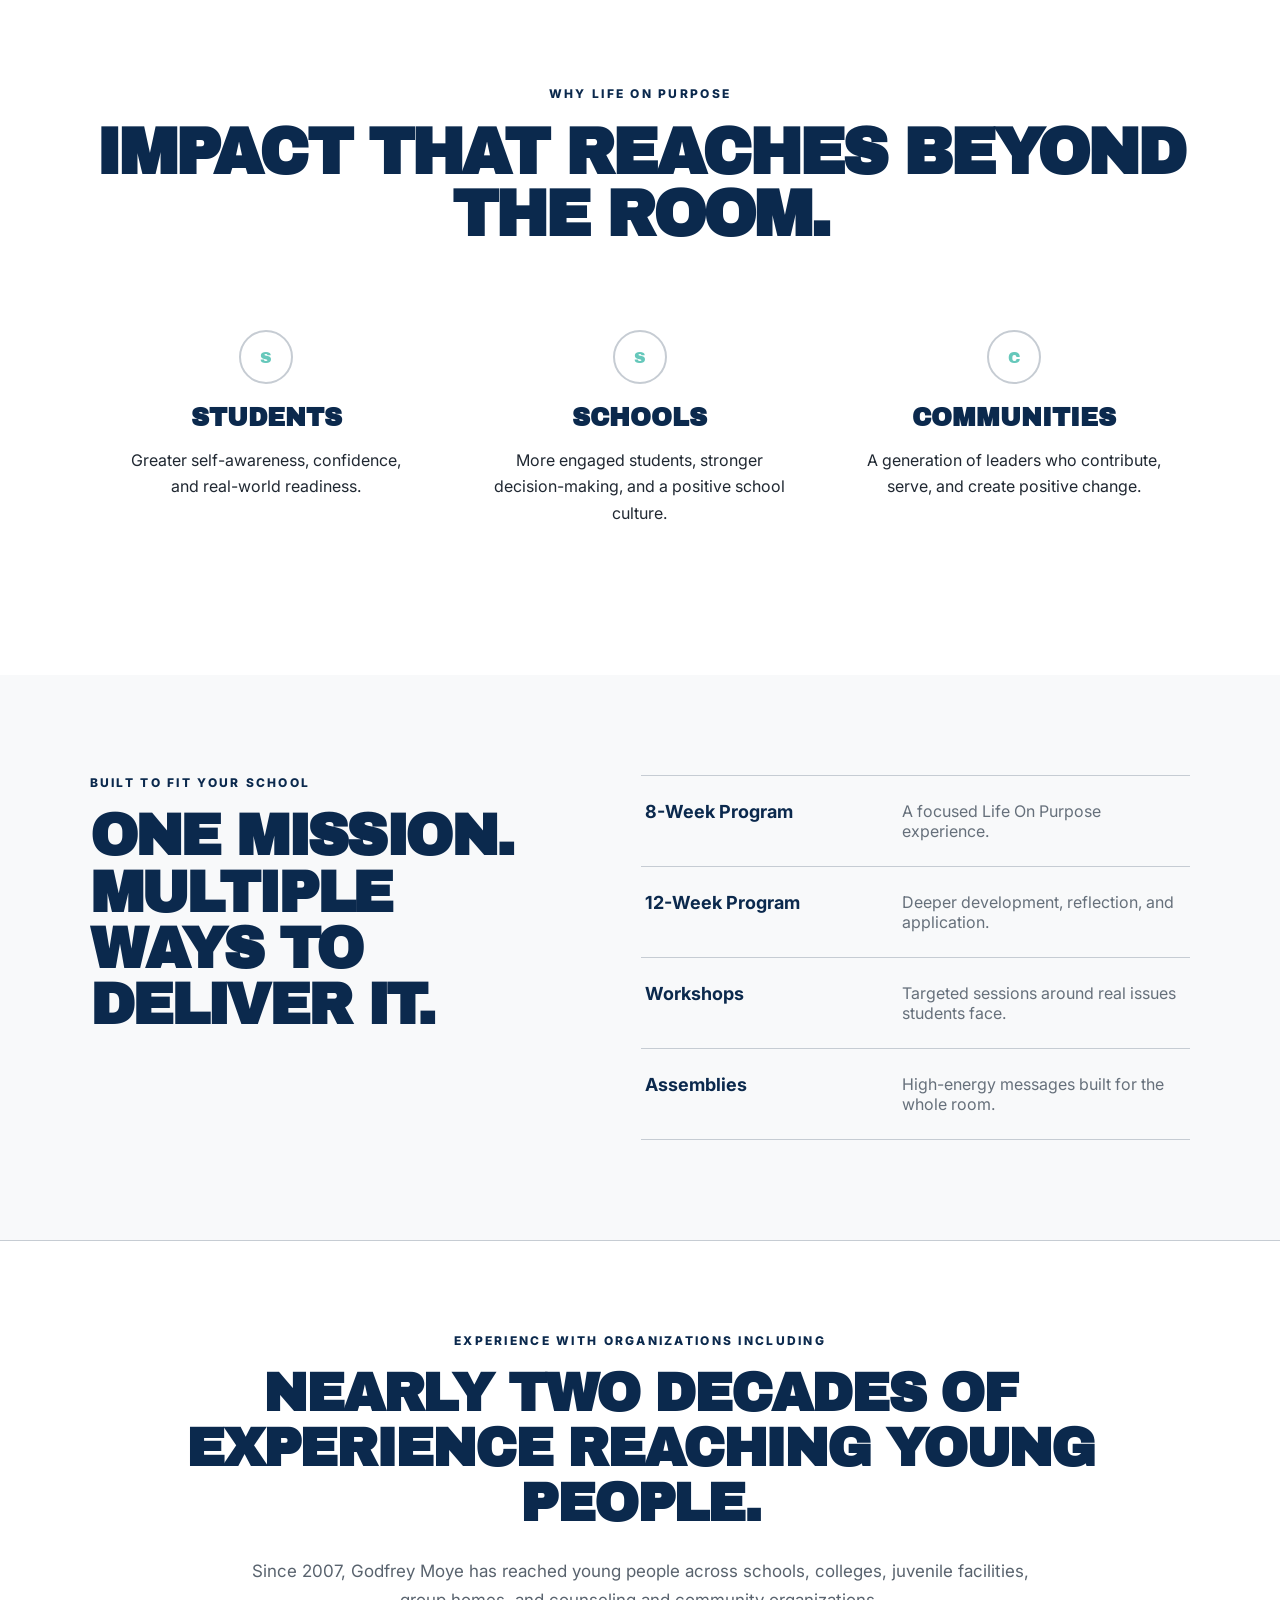
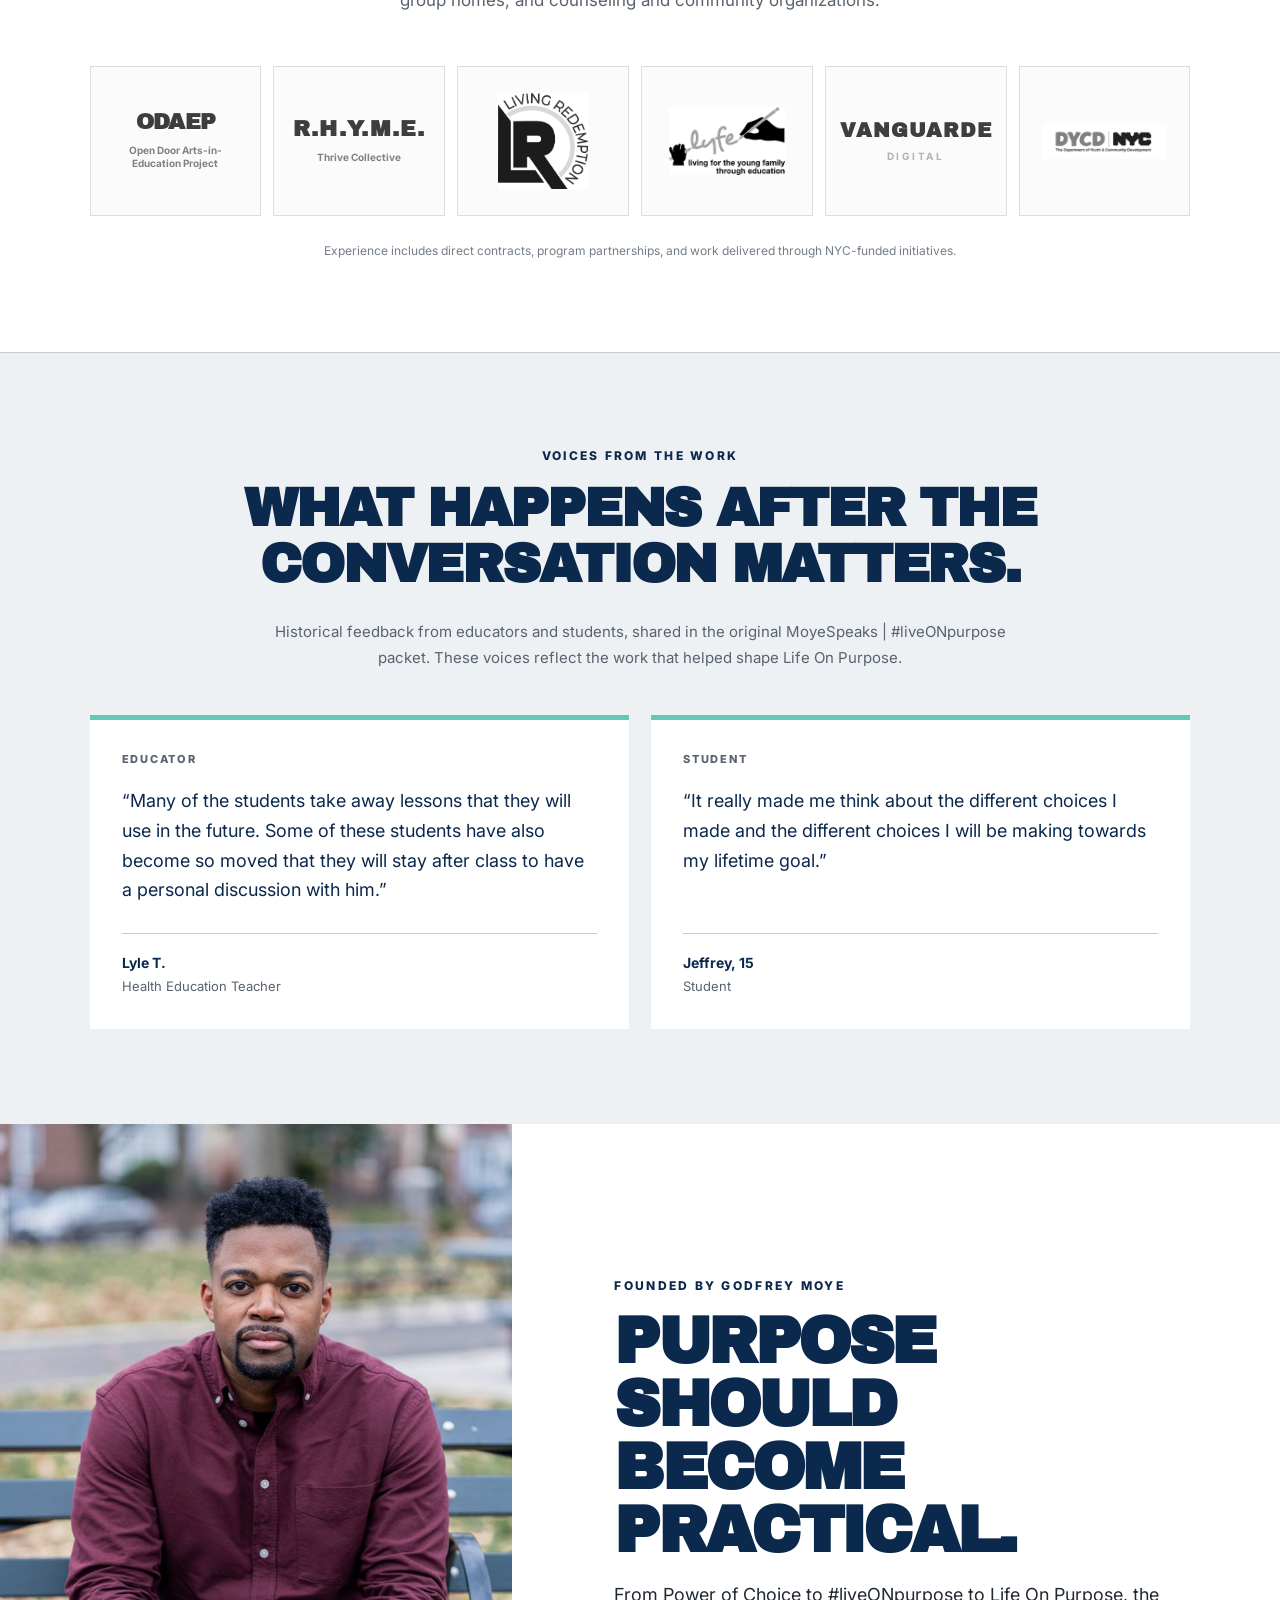
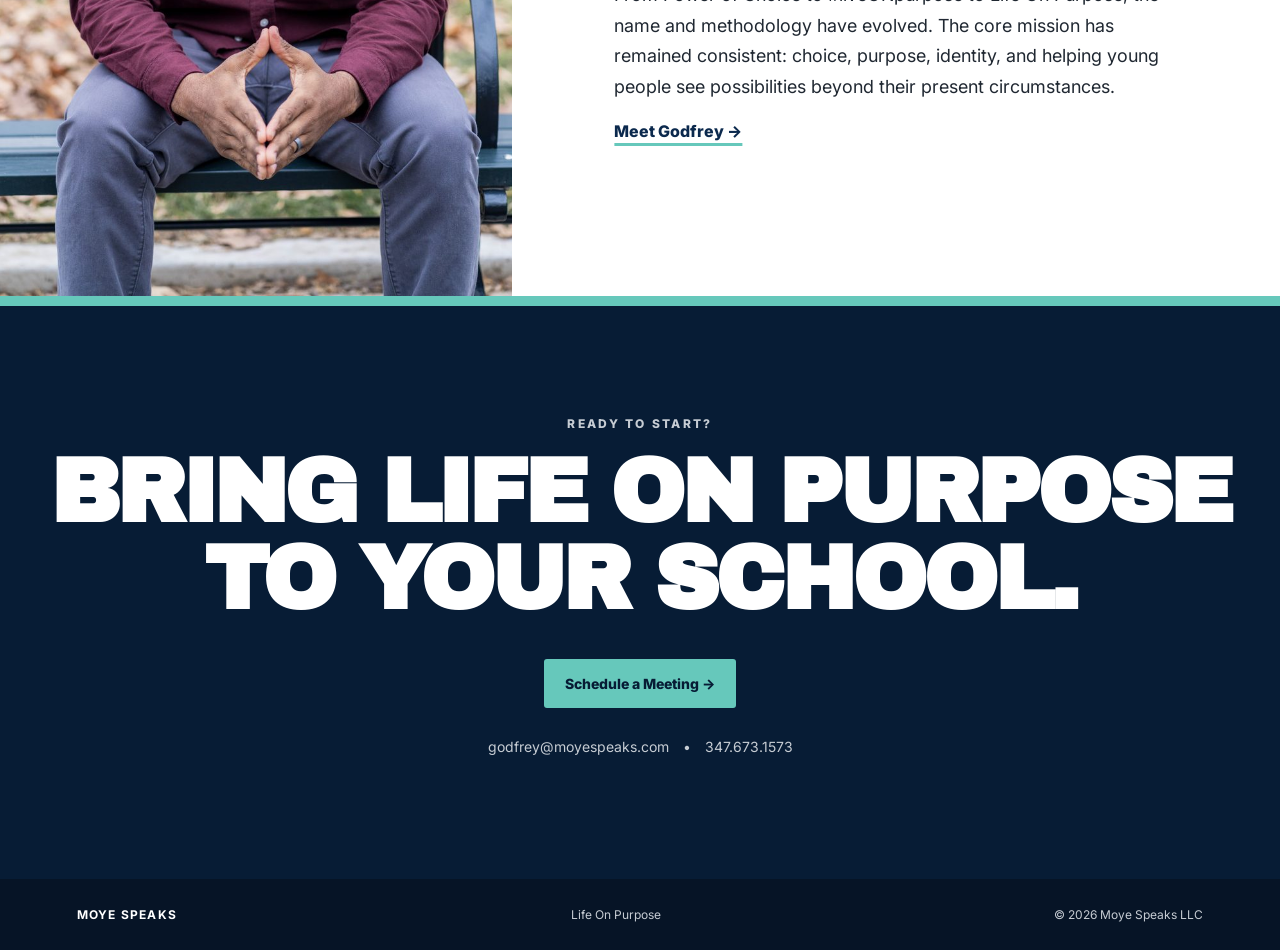
==== commit c2001836: "Add Life On Purpose promo video to homepage" ====
--- a/index.html
+++ b/index.html
@@ -10,6 +10,14 @@
 <link href="https://fonts.googleapis.com/css2?family=Archivo+Black&family=Inter:wght@400;500;600;700;800&display=swap" rel="stylesheet">
 <link rel="stylesheet" href="/assets/lop-refresh.css?v=proof-20261007">
 <link rel="canonical" href="https://moyespeaks.com/">
+<style>
+.promo{padding:85px clamp(24px,7vw,110px);background:#fff;text-align:center}
+.promo h2{font-family:"Archivo Black",sans-serif;text-transform:uppercase;letter-spacing:-.04em;line-height:1.04;color:var(--navy);font-size:clamp(36px,4.2vw,60px);max-width:920px;margin:0 auto 32px}
+.promo-player{max-width:1000px;margin:0 auto 24px;aspect-ratio:16/9;background:var(--navy2);overflow:hidden;border-radius:4px}
+.promo-player iframe{display:block;width:100%;height:100%;border:0}
+.promo .text-link{font-size:14px}
+@media(max-width:850px){.promo{padding-top:65px;padding-bottom:65px}}
+</style>
 </head>
 <body>
 <header class="nav">
@@ -43,6 +51,13 @@
     <article><span>02</span><h3>Decide</h3><p>See what’s possible. Weigh real choices, connect your design to direction, and choose what comes next.</p></article>
     <article><span>03</span><h3>Do</h3><p>Turn clarity into action. Set goals, make intentional decisions, and begin creating positive impact.</p></article>
   </div>
+</section>
+
+<section class="promo" id="promo" aria-labelledby="promo-title">
+ <p class="eyebrow center">WATCH THE PROMO</p>
+ <h2 id="promo-title">Discover Life On Purpose.</h2>
+ <div class="promo-player"><iframe src="https://www.youtube-nocookie.com/embed/QVoMXHbE-aY?rel=0" title="Life On Purpose promotional video" loading="lazy" referrerpolicy="strict-origin-when-cross-origin" allow="accelerometer; clipboard-write; encrypted-media; gyroscope; picture-in-picture; web-share" allowfullscreen></iframe></div>
+ <a class="text-link" href="https://youtu.be/QVoMXHbE-aY" target="_blank" rel="noopener">Watch on YouTube →</a>
 </section>
 
 <section class="real-life">
